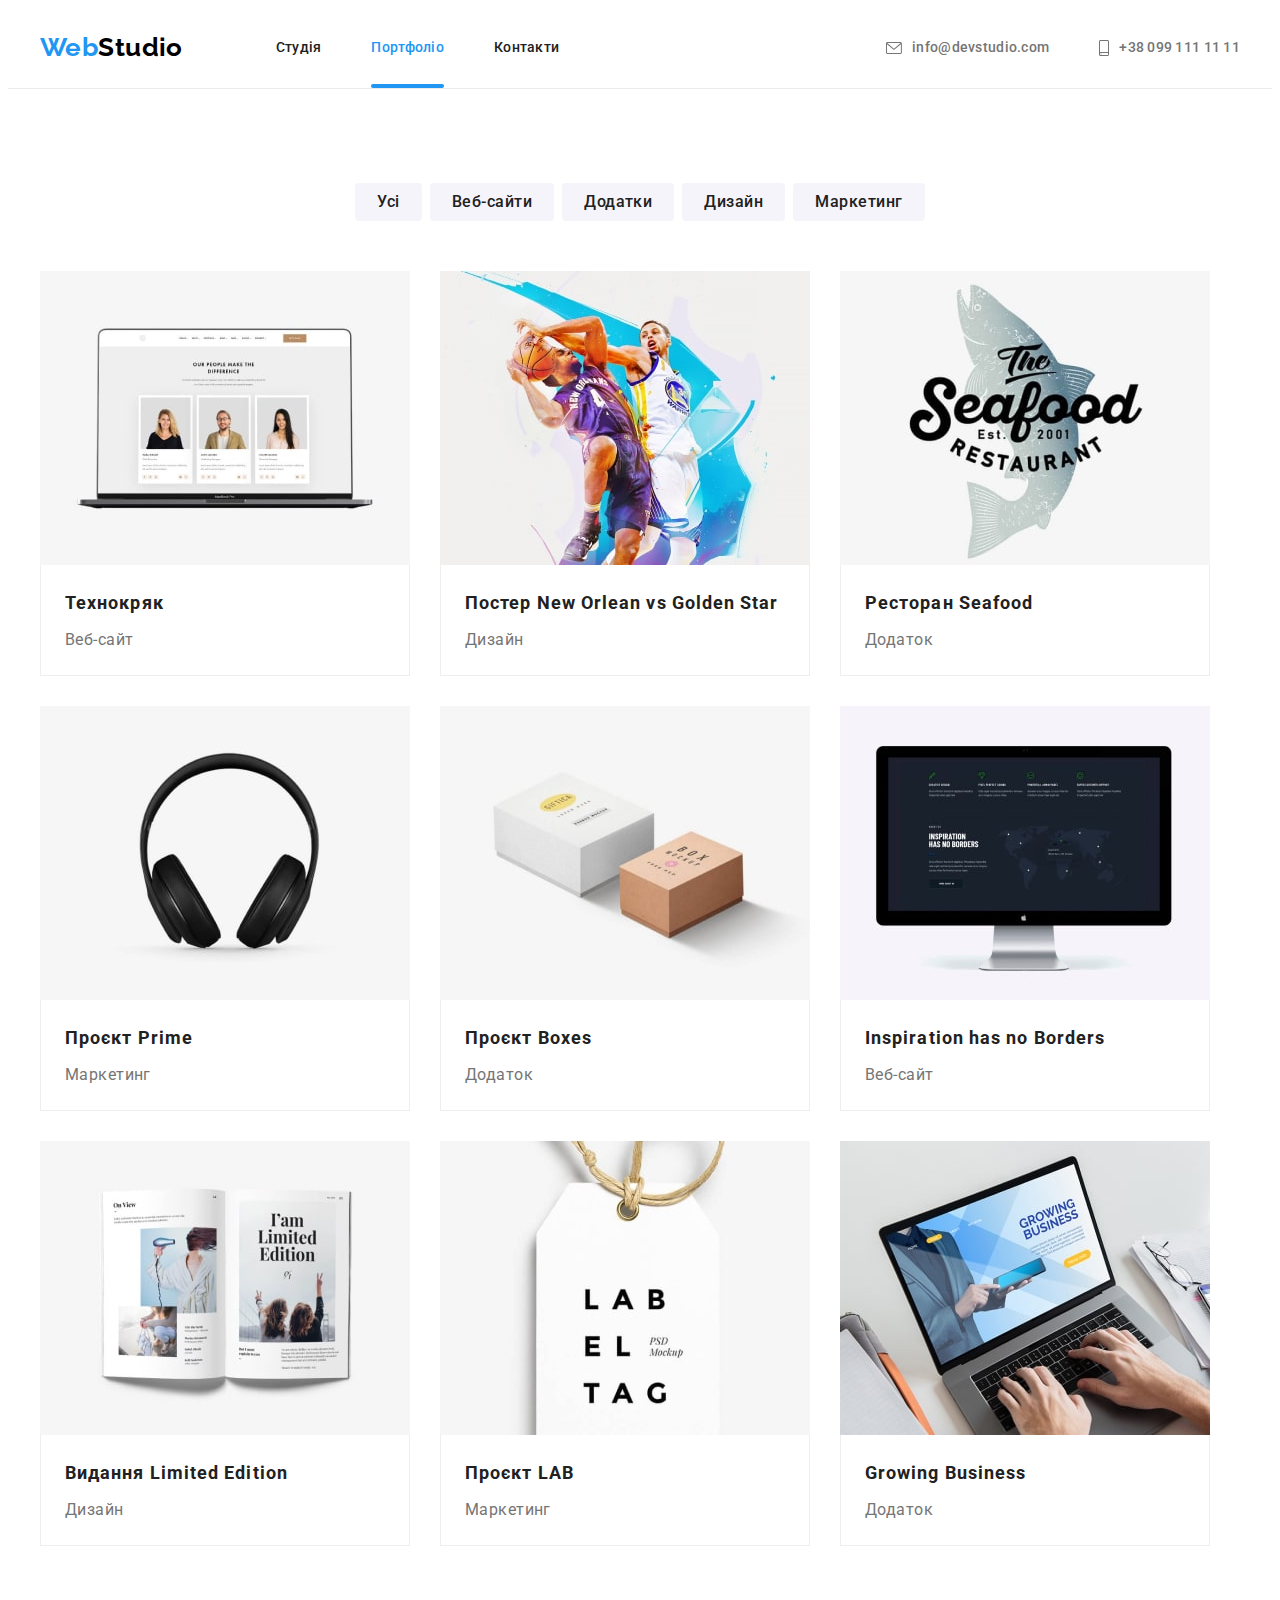
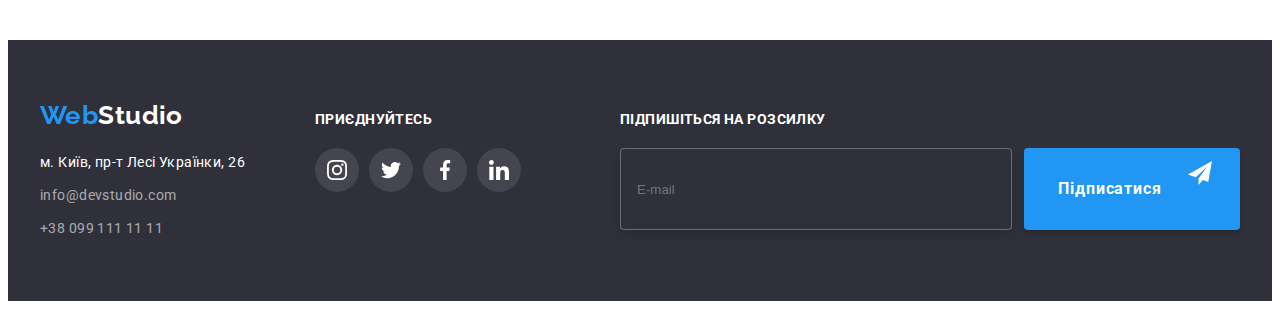
==== portfolio.html @ 44978bf0 "clone" ====
<!DOCTYPE html>
<html lang="en">
  <head>
    <meta charset="UTF-8" />
    <meta http-equiv="X-UA-Compatible" content="IE=edge" />
    <meta name="viewport" content="width=device-width, initial-scale=1.0" />
    <link rel="preconnect" href="https://fonts.googleapis.com" />
    <link rel="preconnect" href="https://fonts.gstatic.com" crossorigin />
    <link
      href="https://fonts.googleapis.com/css2?family=Raleway:wght@700&family=Roboto:wght@400;500;700;900&display=swap"
      rel="stylesheet"
    />
    <link
      rel="stylesheet"
      href="https://cdnjs.cloudflare.com/ajax/libs/modern-normalize/1.1.0/modern-normalize.min.css"
      integrity="sha512-wpPYUAdjBVSE4KJnH1VR1HeZfpl1ub8YT/NKx4PuQ5NmX2tKuGu6U/JRp5y+Y8XG2tV+wKQpNHVUX03MfMFn9Q=="
      crossorigin="anonymous"
      referrerpolicy="no-referrer"
    />
    <link rel="stylesheet" href="./css/styles.css" />
    <title>Студія</title>
  </head>

  <body>
    <header class="header">
      <div class="container main-nav">
        <nav class="main-nav">
          <a href="./index.html" class="logo link"><span class="logo-web">Web</span>Studio</a>
          <ul class="site-nav list">
            <li class="item"><a href="./index.html" class="link">Студія</a></li>
            <li class="item">
              <a href="./portfolio.html" class="site-nav-line link current">Портфоліо</a>
            </li>
            <li class="item"><a href="#" class="link">Контакти</a></li>
          </ul>
        </nav>

        <ul class="contacts-nav list">
          <li class="item">
            <a href="mailto:info@devstudio.com" class="link">
              <svg class="contacts-mail-icon" width="16px" height="12px">
                <use href="./images/sprite.svg#icon-envelope"></use>
              </svg>
              info@devstudio.com</a
            >
          </li>
          <li class="item">
            <a href="tel:+380991111111" class="link">
              <svg class="contacts-tel-icon" width="10px" height="16px">
                <use href="./images/sprite.svg#icon-smartphone"></use>
              </svg>
              +38 099 111 11 11</a
            >
          </li>
        </ul>
      </div>
    </header>

    <main>
      <section class="portfolio">
        <div class="container">
          <h1 class="visually-hidden">Портфоліо</h1>

          <ul class="filters list">
            <li class="item"><button type="button" class="filters-button">Усі</button></li>
            <li class="item"><button type="button" class="filters-button">Веб-сайти</button></li>
            <li class="item"><button type="button" class="filters-button">Додатки</button></li>
            <li class="item"><button type="button" class="filters-button">Дизайн</button></li>
            <li class="item"><button type="button" class="filters-button">Маркетинг</button></li>
          </ul>
        </div>
        <div class="container">
          <ul class="project list">
            <li class="flex-element">
              <a class="project-link" href="#">
                <div class="project-thumb">
                  <img
                    src="./images/tehnokrjak.jpg"
                    alt="Екран ноутбуку зі зображенням сайту"
                    width="370"
                  />
                  <p class="project-action">
                    Ресурс пропонує комплексні пропозиції з різним рівнем функціоналу та сервісів.
                    Все це дозволить відвідувачу отримати вичерпні відомості про компанію чи
                    приватну особу.
                  </p>
                </div>
                <div class="project-name">
                  <h2 class="title">Технокряк</h2>
                  <p class="text">Веб-сайт</p>
                </div>
              </a>
            </li>
            <li class="flex-element">
              <a class="project-link" href="#">
                <div class="project-thumb">
                  <img src="./images/poster.jpg" alt="Два баскетботісти з м'ячом" width="370" />
                  <p class="project-action">
                    Ресурс пропонує комплексні пропозиції з різним рівнем функціоналу та сервісів.
                    Все це дозволить відвідувачу отримати вичерпні відомості про компанію чи
                    приватну особу.
                  </p>
                </div>
                <div class="project-name">
                  <h2 class="title">Постер New Orlean vs Golden Star</h2>
                  <p class="text">Дизайн</p>
                </div>
              </a>
            </li>
            <li class="flex-element">
              <a class="project-link" href="#">
                <div class="project-thumb">
                  <img src="./images/restoran.jpg" alt="Логотип ресторану-риба" width="370" />
                  <p class="project-action">
                    Ресурс пропонує комплексні пропозиції з різним рівнем функціоналу та сервісів.
                    Все це дозволить відвідувачу отримати вичерпні відомості про компанію чи
                    приватну особу.
                  </p>
                </div>
                <div class="project-name">
                  <h2 class="title">Ресторан Seafood</h2>
                  <p class="text">Додаток</p>
                </div>
              </a>
            </li>
            <li class="flex-element">
              <a class="project-link" href="#">
                <div class="project-thumb">
                  <img src="./images/prime.jpg" alt="Навушники" width="370" />
                  <p class="project-action">
                    Ресурс пропонує комплексні пропозиції з різним рівнем функціоналу та сервісів.
                    Все це дозволить відвідувачу отримати вичерпні відомості про компанію чи
                    приватну особу.
                  </p>
                </div>
                <div class="project-name">
                  <h2 class="title">Проєкт Prime</h2>
                  <p class="text">Маркетинг</p>
                </div>
              </a>
            </li>
            <li class="flex-element">
              <a class="project-link" href="#">
                <div class="project-thumb">
                  <img src="./images/boxes.jpg" alt="Дві паперові коробочки" width="370" />
                  <p class="project-action">
                    Ресурс пропонує комплексні пропозиції з різним рівнем функціоналу та сервісів.
                    Все це дозволить відвідувачу отримати вичерпні відомості про компанію чи
                    приватну особу.
                  </p>
                </div>
                <div class="project-name">
                  <h2 class="title">Проєкт Boxes</h2>
                  <p class="text">Додаток</p>
                </div>
              </a>
            </li>
            <li class="flex-element">
              <a class="project-link" href="#">
                <div class="project-thumb">
                  <img
                    src="./images/inspiration.jpg"
                    alt="Монітор із зображенням сайту"
                    width="370"
                  />
                  <p class="project-action">
                    Ресурс пропонує комплексні пропозиції з різним рівнем функціоналу та сервісів.
                    Все це дозволить відвідувачу отримати вичерпні відомості про компанію чи
                    приватну особу.
                  </p>
                </div>
                <div class="project-name">
                  <h2 class="title">Inspiration has no Borders</h2>
                  <p class="text">Веб-сайт</p>
                </div>
              </a>
            </li>

            <li class="flex-element">
              <a class="project-link" href="#">
                <div class="project-thumb">
                  <img src="./images/limited.jpg" alt="Сторінки розгорнутої книги" width="370" />
                  <p class="project-action">
                    Ресурс пропонує комплексні пропозиції з різним рівнем функціоналу та сервісів.
                    Все це дозволить відвідувачу отримати вичерпні відомості про компанію чи
                    приватну особу.
                  </p>
                </div>
                <div class="project-name">
                  <h2 class="title">Видання Limited Edition</h2>
                  <p class="text">Дизайн</p>
                </div>
              </a>
            </li>
            <li class="flex-element">
              <a class="project-link" href="#">
                <div class="project-thumb">
                  <img src="./images/lab.jpg" alt="Бірка з написом" width="370" />
                  <p class="project-action">
                    Ресурс пропонує комплексні пропозиції з різним рівнем функціоналу та сервісів.
                    Все це дозволить відвідувачу отримати вичерпні відомості про компанію чи
                    приватну особу.
                  </p>
                </div>
                <div class="project-name">
                  <h2 class="title">Проєкт LAB</h2>
                  <p class="text">Маркетинг</p>
                </div>
              </a>
            </li>
            <li class="flex-element">
              <a class="project-link" href="#">
                <div class="project-thumb">
                  <img
                    src="./images/growing.jpg"
                    alt="Екран ноутбуку зі зображенням сайту"
                    width="370"
                  />
                  <p class="project-action">
                    Ресурс пропонує комплексні пропозиції з різним рівнем функціоналу та сервісів.
                    Все це дозволить відвідувачу отримати вичерпні відомості про компанію чи
                    приватну особу.
                  </p>
                </div>
                <div class="project-name">
                  <h2 class="title">Growing Business</h2>
                  <p class="text">Додаток</p>
                </div>
              </a>
            </li>
          </ul>
        </div>
      </section>
    </main>

    <!-- footer -->
    <footer class="footer">
      <div class="container">
        <div>
          <a href="./index.html" class="logo link"><span class="logo-web">Web</span>Studio</a>
          <address class="address">
            <ul class="list">
              <li class="address-item">
                <a
                  href="https://goo.gl/maps/msfJMVSiA2NbQieu8"
                  target="_blank"
                  rel="noopener noreferrer"
                  class="text link"
                >
                  м. Київ, пр-т Лесі Українки, 26
                </a>
              </li>
              <li class="address-item">
                <a href="mailto:info@devstudio.com" class="link">info@devstudio.com</a>
              </li>
              <li class="address-item">
                <a href="tel:+380991111111" class="link">+38 099 111 11 11</a>
              </li>
            </ul>
          </address>
        </div>
        <div class="futer-social">
          <p class="futer-social-text">приєднуйтесь</p>
          <ul class="futer-social-list list">
            <li>
              <a class="futer-social-link" href="#">
                <svg class="futer-social-icon" width="20px" height="20px">
                  <use href="./images/sprite.svg#icon-instagram"></use>
                </svg>
              </a>
            </li>
            <li>
              <a class="futer-social-link" href="#">
                <svg class="futer-social-icon" width="20px" height="20px">
                  <use href="./images/sprite.svg#icon-twitter"></use>
                </svg>
              </a>
            </li>
            <li>
              <a class="futer-social-link" href="#">
                <svg class="futer-social-icon" width="20px" height="20px">
                  <use href="./images/sprite.svg#icon-facebook"></use>
                </svg>
              </a>
            </li>
            <li>
              <a class="futer-social-link" href="#">
                <svg class="futer-social-icon" width="20px" height="20px">
                  <use href="./images/sprite.svg#icon-linkedin"></use>
                </svg>
              </a>
            </li>
          </ul>
        </div>
        <div class="futer-subscription">
          <p class="futer-subscription-text">Підпишіться на розсилку</p>
          <form class="futer-subscription-field">
            <label for="subs-mail">
              <input
                type="email"
                id="subs-mail"
                class="futer-subscription-email"
                placeholder="E-mail"
                required
              />
            </label>
            <button type="submit" class="button futer-subscription-button">
              Підписатися
              <svg class="futer-subscription-icon" width="24px" height="24px">
                <use href="./images/sprite.svg#icon-send"></use>
              </svg>
            </button>
          </form>
        </div>
      </div>
    </footer>
  </body>
</html>
---- css/styles.css ----
:root {
  --primery-text-color: #757575;
  --secondary-text-color: #000000;
  --title-text-color: #212121;
  --accent-color: #2196f3;
  --primery-bg-color: #ffffff;
  --secondary-bg-color: #f5f4fa;
  --hyro-bg-color: #2f303a;
  --futer-address-color: rgba(255, 255, 255, 0.6);
  --container-bg-color: #eeeeee;
  --line-header-color: #ececec;
  --buton-active-color: #188ce8;
  --icon-color: #afb1b8;
}
h1,
h2,
h3,
h4,
p {
  margin-top: 0;
  margin-bottom: 0;
}

ul,
ol {
  margin-top: 0;
  margin-bottom: 0;
  padding-left: 0;
}

button {
  cursor: pointer;
  display: block;
  margin: 0 auto;
  border: none;
  border-radius: 4px;
}

img {
  display: block;
  max-width: 100%;
  height: auto;
}

a {
  text-decoration: none;
}

body {
  background-color: var(--primery-bg-color);
  color: var(--primery-text-color);

  font-family: Roboto, 'open sans', sans-serif;
  font-size: 14px;
  letter-spacing: 0.03em;
}

.link {
  text-decoration: none;
}

.list {
  list-style: none;
}

.visually-hidden {
  position: absolute;
  white-space: nowrap;
  width: 1px;
  height: 1px;
  overflow: hidden;
  border: 0;
  padding: 0;
  clip: rect(0 0 0 0);
  clip-path: inset(50%);
  margin: -1px;
}

.container {
  width: 1200px;
  padding: 0 15px;
  margin: 0 auto;
}
.header {
  border-bottom: 1px solid #ececec;
}

/* site-nav */

.main-nav {
  display: flex;
  align-items: center;
}

.logo {
  color: var(--secondary-text-color);

  font-family: 'Raleway', sans-serif;
  font-weight: 700;
  font-size: 26px;
  line-height: 1.2;
}
.logo-web {
  color: var(--accent-color);
}

.site-nav {
  display: flex;
  margin-left: 93px;
}
.site-nav .item + .item {
  margin-left: 50px;
}

.site-nav .link {
  display: block;
  padding-top: 32px;
  padding-bottom: 32px;

  color: var(--title-text-color);

  font-weight: 500;
  line-height: 1.14;
  letter-spacing: 0.02em;

  transition: color 250ms cubic-bezier(0.4, 0, 0.2, 1);
}

.site-nav .link:hover,
.site-nav .link:focus {
  color: var(--accent-color);
}

.site-nav .item {
  position: relative;
}

.site-nav-line::after {
  position: absolute;
  display: block;
  content: '';
  width: 100%;
  height: 4px;
  background-color: var(--accent-color);
  margin-top: 28px;
  border-radius: 2px;
}

.site-nav .link.current {
  color: var(--accent-color);
}
.contacts-nav {
  display: flex;
  margin-left: auto;
  align-items: center;
}
.contacts-nav .item + .item {
  margin-left: 50px;
}

.contacts-nav .link {
  display: flex;
  align-items: center;
  padding-top: 32px;
  padding-bottom: 32px;

  color: var(--primery-text-color);

  font-weight: 500;
  line-height: 1.14;
  letter-spacing: 0.02em;

  transition: color 250ms cubic-bezier(0.4, 0, 0.2, 1);
}

.contacts-mail-icon {
  margin-right: 10px;
  fill: currentColor;
}

.contacts-tel-icon {
  margin-right: 10px;
  fill: currentColor;
}

.contacts-nav .link:hover,
.contacts-nav .link:focus {
  color: var(--accent-color);
}

/* hero */

.hero {
  background-color: var(--hyro-bg-color);

  text-align: center;
  padding: 200px 0;
}
.overlay {
  max-width: 1600px;
  height: 600px;
  margin: 0 auto;

  background-image: linear-gradient(rgba(47, 48, 58, 0.4), rgba(47, 48, 58, 0.4)),
    url(../images/hero-fon.jpg);
  background-repeat: no-repeat;
  background-size: cover;
}

.hero-title {
  color: var(--primery-bg-color);

  width: 696px;
  font-weight: 900;
  font-size: 44px;
  line-height: 1.36;
  letter-spacing: 0.06em;
  text-transform: uppercase;

  margin: 0 auto;
  margin-bottom: 30px;
}

/* button */

.button {
  color: var(--primery-bg-color);
  background-color: var(--accent-color);

  min-width: 216px;
  font-family: inherit;
  font-weight: 700;
  font-size: 16px;
  line-height: 1.87;
  letter-spacing: 0.06em;
  box-shadow: 0px 4px 4px rgba(0, 0, 0, 0.15);

  padding: 10px 32px;

  transition: background-color 250ms cubic-bezier(0.4, 0, 0.2, 1);
}

.button:hover,
.button:focus {
  background-color: var(--buton-active-color);
}

/* section */

.section {
  padding-top: 94px;
  padding-bottom: 94px;
}

.section-title {
  color: var(--title-text-color);

  font-weight: 700;
  font-size: 36px;
  line-height: 1.17;
  text-align: center;

  margin-bottom: 50px;
}

/* features */

.features-list .item {
  display: block;
}

.features-thumb {
  height: 120px;
  background: var(--secondary-bg-color);

  padding: 25px 100px;
  margin-bottom: 30px;
}

.features-icon {
  width: 70px;
  height: 70px;
}

.features-list {
  display: flex;
}

.features-list .item {
  width: calc((100% - 90) / 4);
}

.features-list .item + .item {
  margin-left: 30px;
}

.features-list .title {
  color: var(--title-text-color);

  font-weight: 700;
  font-size: 14px;
  line-height: 1.14;
  text-transform: uppercase;

  margin-bottom: 10px;
}

.features-list .text {
  font-weight: 400;
  line-height: 1.71;
}

/* чим ми займаємося */

.work-list .item {
  position: relative;
}

.work-overlay {
  position: absolute;
  display: flex;
  align-items: center;
  justify-content: center;

  width: 100%;
  height: 70px;
  font-weight: 700;
  line-height: 1.14;
  border-radius: 2px;
  text-transform: uppercase;

  color: var(--primery-bg-color);
  background-color: rgba(47, 48, 58, 0.8);
}

.work-list .item {
  display: flex;
  align-items: flex-end;
  justify-content: center;
}

.no-padding {
  padding-top: 0%;
}
.work-list {
  display: flex;
}
.work-list .item + .item {
  margin-left: 30px;
}

/* team */

.team-social {
  display: flex;
  align-items: center;
  justify-content: center;
  gap: 10px;
}

.team-social-link {
  display: flex;
  align-items: center;
  justify-content: center;
  width: 44px;
  height: 44px;
  border-radius: 50%;
  color: var(--icon-color);
  transition: background-color 250ms cubic-bezier(0.4, 0, 0.2, 1),
    color 250ms cubic-bezier(0.4, 0, 0.2, 1);
}

.team-social-link:hover {
  background-color: var(--buton-active-color);
  color: var(--primery-bg-color);
}

.team-social-icon {
  fill: currentColor;
}

.team-name {
  padding-top: 30px;
  padding-bottom: 30px;
}

.team-list {
  display: flex;
}
.team-card + .team-card {
  margin-left: 30px;
}

.team-section {
  background-color: var(--secondary-bg-color);
}

.team-card {
  background-color: var(--primery-bg-color);
  width: calc((100% - 90) / 4);
  text-align: center;
  box-shadow: 0px 1px 3px rgba(0, 0, 0, 0.12), 0px 1px 1px rgba(0, 0, 0, 0.14),
    0px 2px 1px rgba(0, 0, 0, 0.2);
  border-radius: 0px 0px 4px 4px;
}

.team-card .title {
  margin-bottom: 10px;

  color: var(--title-text-color);

  font-weight: 500;
  font-size: 16px;
  line-height: 1.2;
}

.team-card .text {
  color: var(--primery-text-color);

  font-weight: 400;
  font-size: 16px;
  line-height: 1.2;
  margin-bottom: 16px;
}
/* clients  */

.clients-list {
  display: flex;
}

.clients-item {
  width: calc((100% - 150px) / 6);
  height: 92px;
}

.clients-item + .clients-item {
  margin-left: 30px;
}

.client-link {
  display: flex;
  align-items: center;
  justify-content: center;
  width: 100%;
  height: 100%;
  color: var(--icon-color);
  border: 1px solid currentColor;
  border-radius: 4px;

  transition: color 250ms cubic-bezier(0.4, 0, 0.2, 1);
}

.client-icon {
  fill: currentColor;
}

.client-link:hover,
.client-link:focus {
  color: var(--accent-color);
}

/* footer */

.footer .container {
  display: flex;
  align-items: baseline;
}

.futer-subscription {
  margin-left: auto;
}

.futer-subscription-text {
  font-weight: 700;

  line-height: 1.14;
  text-transform: uppercase;

  color: var(--primery-bg-color);
  margin-bottom: 20px;
}

.futer-subscription-field {
  display: flex;
  gap: 12px;
}

.futer-subscription-email {
  width: 358px;
  height: 50px;
  padding: 15px 16px;

  border: 1px solid rgba(255, 255, 255, 0.3);
  filter: drop-shadow(0px 4px 4px rgba(0, 0, 0, 0.15));
  border-radius: 4px;
  background-color: var(--hyro-bg-color);
  color: rgba(255, 255, 255, 0.6);
}
.futer-subscription-button {
  position: relative;

  padding: 10px 62px 10px 18px;
}

.futer-subscription-icon {
  position: absolute;
  top: 13px;
  right: 28px;
}

.futer-social-text {
  color: var(--primery-bg-color);

  font-weight: 700;
  font-size: 14px;
  line-height: 1.14;

  margin-bottom: 20px;

  text-transform: uppercase;
}
.futer-social-list {
  display: flex;
  gap: 10px;
}
.futer-social-link {
  display: flex;
  align-items: center;
  justify-content: center;
  width: 44px;
  height: 44px;
  border-radius: 50%;
  background-color: rgba(255, 255, 255, 0.1);
  color: var(--primery-bg-color);

  transition: background-color 250ms cubic-bezier(0.4, 0, 0.2, 1);
}
.futer-social-link:hover,
.futer-social-link:focus {
  background-color: var(--buton-active-color);
}

.futer-social-icon {
  fill: currentColor;
}

.futer-social {
  margin-left: 70px;
}

.footer {
  background-color: var(--hyro-bg-color);

  padding-top: 60px;
  padding-bottom: 60px;
}
.footer .logo {
  color: var(--primery-bg-color);
  display: block;
  margin-bottom: 20px;
}

.address-item + .address-item {
  margin-top: 9px;
}

.address .link {
  color: rgba(255, 255, 255, 0.6);

  font-style: normal;
  font-weight: 400;
  font-size: 14px;
  line-height: 1.71;

  transition: color 250ms cubic-bezier(0.4, 0, 0.2, 1);
}
.address .text:hover,
.address .text:hover {
  color: var(--accent-color);
}

.address .text {
  color: var(--primery-bg-color);

  transition: color 250ms cubic-bezier(0.4, 0, 0.2, 1);
}

.address .link:hover,
.address .link:hover {
  color: var(--accent-color);
}

/* portfolio */

.project-thumb {
  position: relative;
  overflow: hidden;
}

.project-action {
  top: 0%;
  left: 0%;
  position: absolute;
  opacity: 0;

  transform: translate(0, 100%);
  transition: opacity 250ms cubic-bezier(0.4, 0, 0.2, 1),
    transform 250ms cubic-bezier(0.4, 0, 0.2, 1);

  width: 100%;
  height: 100%;
  background-color: rgba(33, 150, 243, 0.9);
  border: 1px solid #000000;

  padding: 63px 24px;
  font-style: normal;
  font-weight: 400;
  font-size: 18px;
  line-height: 1.56;

  color: var(--primery-bg-color);
  box-shadow: 0px 4px 4px rgba(0, 0, 0, 0.25);
}

.project-link:hover .project-action,
.project-link:focus .project-action {
  opacity: 1;
  transform: translateY(0%);
}

.portfolio {
  padding-top: 94px;
  padding-bottom: 94px;
}

.filters {
  display: flex;
  justify-content: center;
  margin-bottom: 50px;
}

.filters .item + .item {
  margin-left: 8px;
}

.filters-button {
  padding: 6px 22px;

  color: var(--title-text-color);

  font-family: inherit;
  font-weight: 500;
  font-size: 16px;
  line-height: 1.62;
  letter-spacing: 0.03em;
  background-color: var(--secondary-bg-color);

  transition: color 250ms cubic-bezier(0.4, 0, 0.2, 1),
    background-color 250ms cubic-bezier(0.4, 0, 0.2, 1),
    box-shadow 250ms cubic-bezier(0.4, 0, 0.2, 1);
}

.filters-button:hover,
.filters-button:focus {
  background-color: var(--accent-color);
  color: var(--primery-bg-color);
  box-shadow: 0px 3px 1px rgba(0, 0, 0, 0.1), 0px 1px 2px rgba(0, 0, 0, 0.08),
    0px 2px 2px rgba(0, 0, 0, 0.12);
}

.project-link {
  display: block;
}

.project-link:hover,
.project-link:focus {
  box-shadow: 0px 3px 1px rgba(0, 0, 0, 0.1), 0px 1px 2px rgba(0, 0, 0, 0.08),
    0px 2px 2px rgba(0, 0, 0, 0.12);
}

.project {
  display: flex;
  flex-wrap: wrap;
}
.project-name {
  padding: 20px 24px;
  border: 1px solid #eeeeee;
  border-top: none;
}
.project-name .title {
  margin-bottom: 4px;
}

.flex-element {
  width: calc((100% - 60) / 3);
  margin-right: 30px;
  margin-bottom: 30px;
}

.flex-element:nth-child(3n) {
  margin-right: 0;
}
.flex-element:nth-last-child(-n + 3) {
  margin-bottom: 0;
}

.project .title {
  color: var(--title-text-color);

  font-weight: 700;
  font-size: 18px;
  line-height: 2;
  letter-spacing: 0.06em;
}
.project .text {
  color: var(--primery-text-color);
  font-weight: 400;
  font-size: 16px;
  line-height: 1.88;
}

/* modal */

.blackdrop {
  position: fixed;
  top: 0;
  left: 0;

  width: 100%;
  height: 100%;
  background-color: rgba(0, 0, 0, 0.2);

  opacity: 1;
  transition: visibility 250ms cubic-bezier(0.4, 0, 0.2, 1),
    opacity 250ms cubic-bezier(0.4, 0, 0.2, 1);
}

.is-hidden {
  visibility: hidden;
  opacity: 0;
  pointer-events: none;
}
.blackdrop.is-hidden .modal {
  transform: scale(0.9) translate(-50%, -50%);
}

.modal {
  position: absolute;
  top: 50%;
  left: 50%;
  transform: translate(-50%, -50%) scale(1);
  transition: transform 250ms cubic-bezier(0.4, 0, 0.2, 1);

  width: 528px;
  height: 581px;

  background-color: #ffffff;
  box-shadow: 0px 1px 3px rgba(0, 0, 0, 0.12), 0px 1px 1px rgba(0, 0, 0, 0.14),
    0px 2px 1px rgba(0, 0, 0, 0.2);
  border-radius: 4px;
}

.button-close {
  position: absolute;
  top: 8px;
  right: 8px;
  width: 30px;
  height: 30px;
  border-radius: 50%;

  background-color: var(--primery-bg-color);
  padding: 0;

  display: flex;
  align-items: flex-start;
  justify-content: flex-end;
}
.button-close-icon {
  transition: fill 250ms cubic-bezier(0.4, 0, 0.2, 1);
}

.button-close-icon:hover,
.button-close-icon:focus {
  fill: var(--accent-color);
}

.form {
  min-width: 528px;
  min-height: 581px;

  padding: 40px;
}

.form-title {
  margin-bottom: 10px;
  text-align: center;

  font-weight: 700;
  font-size: 20px;
  line-height: 1.15;
  color: var(--title-text-color);
  margin-bottom: 12px;
}

.form-field {
  display: flex;
  flex-direction: column;
  margin-bottom: 10px;
}

.form-field label {
  margin-bottom: 4px;
  font-weight: 400;
  font-size: 12px;
  line-height: 1.17;

  letter-spacing: 0.01em;
  color: var(--primery-text-color);
}

.form-field input {
  margin: 0;
  padding: 10px 42px;
  border: 1px solid rgba(33, 33, 33, 0.2);
  border-radius: 4px;
  width: 100%;
  transition: border-color 250ms cubic-bezier(0.4, 0, 0.2, 1);
}

.form-input-wrap {
  position: relative;
}

.form-icon {
  position: absolute;
  top: 50%;
  left: 15px;
  transform: translateY(-50%);
  transition: fill 250ms cubic-bezier(0.4, 0, 0.2, 1);
  width: 18px;
  height: 18px;
}

.form-input:focus + .form-icon {
  fill: var(--accent-color);
}

.form-input:focus {
  border-color: var(--accent-color);
  outline: none;
}

.form-comment-text {
  resize: none;
  width: 448px;
  height: 120px;
  padding: 12px 16px;
  font-weight: 400;
  font-size: 12px;
  line-height: 1.17;
  letter-spacing: 0.01em;
  border: 1px solid rgba(33, 33, 33, 0.2);
  border-radius: 4px;
  color: var(--title-text-color);
  transition: border-color 250ms cubic-bezier(0.4, 0, 0.2, 1);
}

.form-comment-text::placeholder {
  color: rgba(117, 117, 117, 0.5);
}

.form-comment-text:focus {
  border-color: var(--accent-color);
  outline: none;
}

.form-comment {
  margin-bottom: 20px;
}
.checkbox-label {
  display: flex;
  align-items: center;
  justify-content: center;

  margin-bottom: 30px;
}

.checkbox:checked + .checkbox-icon {
  border-color: var(--accent-color);
  background-color: var(--accent-color);
  background-image: url(../images/check.svg);
  background-size: contain;
  background-origin: border-box;
}

.checkbox:focus + .checkbox-icon {
  border-color: var(--accent-color);
}

.checkbox-icon {
  display: inline-block;
  width: 16px;
  height: 15px;
  border: 2px solid var(--title-text-color);
  border-radius: 3px;
  margin-right: 7px;
  transition: background-color 250ms cubic-bezier(0.4, 0, 0.2, 1),
    border-color 250ms cubic-bezier(0.4, 0, 0.2, 1);
}

.checkbox-text {
  font-weight: 400;
  font-size: 14px;
  line-height: 1.71;

  color: var(--primery-text-color);
  text-shadow: 0px 4px 4px rgba(0, 0, 0, 0.25);
}

.checkbox-link {
  text-decoration: underline;
  color: var(--accent-color);
}
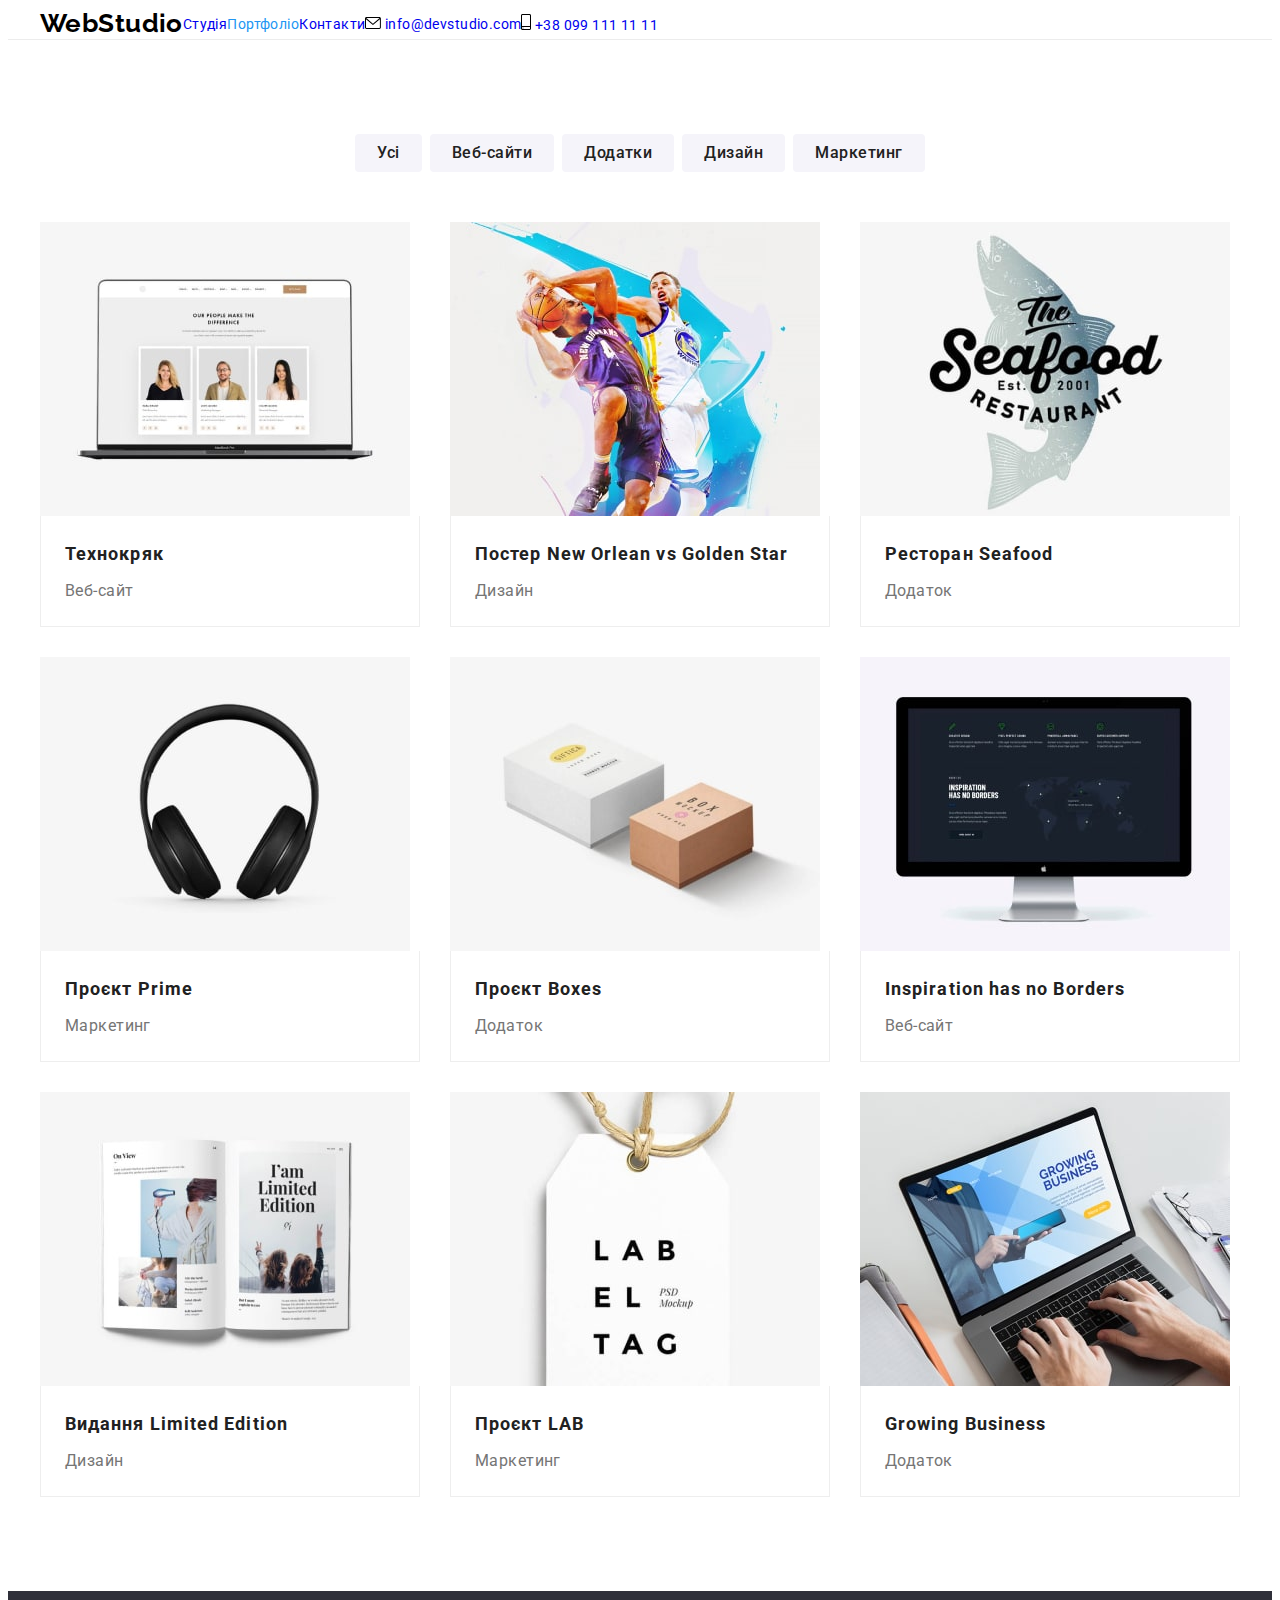
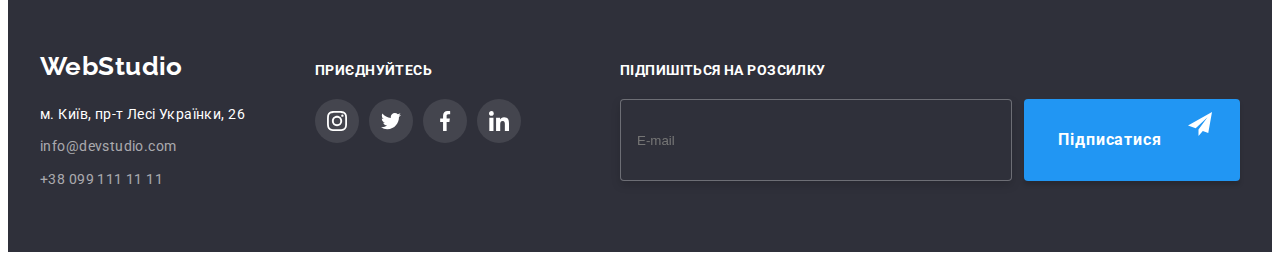
==== commit eea1d9bc: "fraction" ====
--- a/portfolio.html
+++ b/portfolio.html
@@ -17,7 +17,8 @@
       crossorigin="anonymous"
       referrerpolicy="no-referrer"
     />
-    <link rel="stylesheet" href="./css/styles.css" />
+    <link rel="stylesheet" href="./css/main.min.css" />
+    <link rel="stylesheet" href="./css1/styles.css" />
     <title>Студія</title>
   </head>
 
--- a/css/main.min.css
+++ b/css/main.min.css
@@ -0,0 +1 @@
+:root{--primery-text-color: #757575;--secondary-text-color: #000000;--title-text-color: #212121;--accent-color: #2196f3;--primery-bg-color: #ffffff;--secondary-bg-color: #f5f4fa;--hyro-bg-color: #2f303a;--futer-address-color: rgba(255, 255, 255, 0.6);--container-bg-color: #eeeeee;--line-header-color: #ececec;--buton-active-color: #188ce8;--icon-color: #afb1b8}h1,h2,h3,h4,p{margin-top:0;margin-bottom:0}ul,ol{margin-top:0;margin-bottom:0;padding-left:0}button{cursor:pointer;display:block;margin:0 auto;border:none;border-radius:4px}img{display:block;max-width:100%;height:auto}a{text-decoration:none}body{background-color:var(--primery-bg-color);color:var(--primery-text-color);font-family:Roboto,"open sans",sans-serif;font-size:14px;letter-spacing:.03em}.link{text-decoration:none}.list{list-style:none}.visually-hidden{position:absolute;white-space:nowrap;width:1px;height:1px;overflow:hidden;border:0;padding:0;clip:rect(0 0 0 0);-webkit-clip-path:inset(50%);clip-path:inset(50%);margin:-1px}.container{width:1200px;padding:0 15px;margin:0 auto}.header{border-bottom:1px solid #ececec}.header--conteiner{display:-webkit-box;display:-ms-flexbox;display:flex;-webkit-box-align:center;-ms-flex-align:center;align-items:center}.main-nav{display:-webkit-box;display:-ms-flexbox;display:flex;-webkit-box-align:center;-ms-flex-align:center;align-items:center}.main-nav--site-nav{margin-left:93px}.current{color:var(--accent-color)}.logo{color:var(--secondary-text-color);font-family:"Raleway",sans-serif;font-weight:700;font-size:26px;line-height:1.2}.logo__text{color:var(--accent-color)}.footer .logo{color:var(--primery-bg-color);display:block;margin-bottom:20px}.site-nav{display:-webkit-box;display:-ms-flexbox;display:flex}.site-nav__item+.site-nav__item{margin-left:50px}.site-nav__link{display:block;padding-top:32px;padding-bottom:32px;color:var(--title-text-color);font-weight:500;line-height:1.14;letter-spacing:.02em;-webkit-transition:color 250ms cubic-bezier(0.4, 0, 0.2, 1);transition:color 250ms cubic-bezier(0.4, 0, 0.2, 1)}.site-nav__link:hover,.site-nav__link:focus{color:var(--accent-color)}.site-nav__item{position:relative}.site-nav__line::after{position:absolute;display:block;content:"";width:100%;height:4px;background-color:var(--accent-color);margin-top:28px;border-radius:2px}.contacts-nav{display:-webkit-box;display:-ms-flexbox;display:flex;-webkit-box-align:center;-ms-flex-align:center;align-items:center}.main-nav--contacts-nav{margin-left:auto}.contacts-nav__item+.contacts-nav__item{margin-left:50px}.contacts-nav__link{display:-webkit-box;display:-ms-flexbox;display:flex;-webkit-box-align:center;-ms-flex-align:center;align-items:center;padding-top:32px;padding-bottom:32px;color:var(--primery-text-color);font-weight:500;line-height:1.14;letter-spacing:.02em;-webkit-transition:color 250ms cubic-bezier(0.4, 0, 0.2, 1);transition:color 250ms cubic-bezier(0.4, 0, 0.2, 1)}.contacts-nav__icon{margin-right:10px;fill:currentColor}.contacts-nav__link:hover,.contacts-nav__link:focus{color:var(--accent-color)}.hero{background-color:var(--hyro-bg-color);text-align:center;padding:200px 0}.overlay{max-width:1600px;height:600px;margin:0 auto;background-image:-webkit-gradient(linear, left top, left bottom, from(rgba(47, 48, 58, 0.4)), to(rgba(47, 48, 58, 0.4))),url(../images/hero-fon.jpg);background-image:linear-gradient(rgba(47, 48, 58, 0.4), rgba(47, 48, 58, 0.4)),url(../images/hero-fon.jpg);background-repeat:no-repeat;background-size:cover}.hero__title{color:var(--primery-bg-color);width:696px;font-weight:900;font-size:44px;line-height:1.36;letter-spacing:.06em;text-transform:uppercase;margin:0 auto;margin-bottom:30px}.button{color:var(--primery-bg-color);background-color:var(--accent-color);min-width:216px;font-family:inherit;font-weight:700;font-size:16px;line-height:1.87;letter-spacing:.06em;-webkit-box-shadow:0px 4px 4px rgba(0,0,0,.15);box-shadow:0px 4px 4px rgba(0,0,0,.15);padding:10px 32px;-webkit-transition:background-color 250ms cubic-bezier(0.4, 0, 0.2, 1);transition:background-color 250ms cubic-bezier(0.4, 0, 0.2, 1)}.button:hover,.button:focus{background-color:var(--buton-active-color)}.section{padding-top:94px;padding-bottom:94px}.section-title{color:var(--title-text-color);font-weight:700;font-size:36px;line-height:1.17;text-align:center;margin-bottom:50px}.features-list .item{display:block}.features-thumb{height:120px;background:var(--secondary-bg-color);padding:25px 100px;margin-bottom:30px}.features-icon{width:70px;height:70px}.features-list{display:-webkit-box;display:-ms-flexbox;display:flex}.features-list .item{width:calc((100% - 90px)/4)}.features-list .item+.item{margin-left:30px}.features-list .title{color:var(--title-text-color);font-weight:700;font-size:14px;line-height:1.14;text-transform:uppercase;margin-bottom:10px}.features-list .text{font-weight:400;line-height:1.71}.work-list .item{position:relative}.work-overlay{position:absolute;display:-webkit-box;display:-ms-flexbox;display:flex;-webkit-box-align:center;-ms-flex-align:center;align-items:center;-webkit-box-pack:center;-ms-flex-pack:center;justify-content:center;width:100%;height:70px;font-weight:700;line-height:1.14;border-radius:2px;text-transform:uppercase;color:var(--primery-bg-color);background-color:rgba(47,48,58,.8)}.work-list .item{display:-webkit-box;display:-ms-flexbox;display:flex;-webkit-box-align:end;-ms-flex-align:end;align-items:flex-end;-webkit-box-pack:center;-ms-flex-pack:center;justify-content:center}.no-padding{padding-top:0%}.work-list{display:-webkit-box;display:-ms-flexbox;display:flex}.work-list .item+.item{margin-left:30px}.team-name{padding-top:30px;padding-bottom:30px}.team-list{display:-webkit-box;display:-ms-flexbox;display:flex}.team-card+.team-card{margin-left:30px}.team-section{background-color:var(--secondary-bg-color)}.team-card{background-color:var(--primery-bg-color);width:calc((100% - 90px)/4);text-align:center;-webkit-box-shadow:0px 1px 3px rgba(0,0,0,.12),0px 1px 1px rgba(0,0,0,.14),0px 2px 1px rgba(0,0,0,.2);box-shadow:0px 1px 3px rgba(0,0,0,.12),0px 1px 1px rgba(0,0,0,.14),0px 2px 1px rgba(0,0,0,.2);border-radius:0px 0px 4px 4px}.team-card .title{margin-bottom:10px;color:var(--title-text-color);font-weight:500;font-size:16px;line-height:1.2}.team-card .text{color:var(--primery-text-color);font-weight:400;font-size:16px;line-height:1.2;margin-bottom:16px}.team-social{display:-webkit-box;display:-ms-flexbox;display:flex;-webkit-box-align:center;-ms-flex-align:center;align-items:center;-webkit-box-pack:center;-ms-flex-pack:center;justify-content:center;gap:10px}.team-social-link{display:-webkit-box;display:-ms-flexbox;display:flex;-webkit-box-align:center;-ms-flex-align:center;align-items:center;-webkit-box-pack:center;-ms-flex-pack:center;justify-content:center;width:44px;height:44px;border-radius:50%;color:var(--icon-color);-webkit-transition:background-color 250ms cubic-bezier(0.4, 0, 0.2, 1),color 250ms cubic-bezier(0.4, 0, 0.2, 1);transition:background-color 250ms cubic-bezier(0.4, 0, 0.2, 1),color 250ms cubic-bezier(0.4, 0, 0.2, 1)}.team-social-link:hover{background-color:var(--buton-active-color);color:var(--primery-bg-color)}.team-social-icon{fill:currentColor}.clients-list{display:-webkit-box;display:-ms-flexbox;display:flex}.clients-item{width:calc((100% - 150px)/6);height:92px}.clients-item+.clients-item{margin-left:30px}.client-link{display:-webkit-box;display:-ms-flexbox;display:flex;-webkit-box-align:center;-ms-flex-align:center;align-items:center;-webkit-box-pack:center;-ms-flex-pack:center;justify-content:center;width:100%;height:100%;color:var(--icon-color);border:1px solid currentColor;border-radius:4px;-webkit-transition:color 250ms cubic-bezier(0.4, 0, 0.2, 1);transition:color 250ms cubic-bezier(0.4, 0, 0.2, 1)}.client-icon{fill:currentColor}.client-link:hover,.client-link:focus{color:var(--accent-color)}.footer .container{display:-webkit-box;display:-ms-flexbox;display:flex;-webkit-box-align:baseline;-ms-flex-align:baseline;align-items:baseline}.futer-social-text{color:var(--primery-bg-color);font-weight:700;font-size:14px;line-height:1.14;margin-bottom:20px;text-transform:uppercase}.futer-social-list{display:-webkit-box;display:-ms-flexbox;display:flex;gap:10px}.futer-social-link{display:-webkit-box;display:-ms-flexbox;display:flex;-webkit-box-align:center;-ms-flex-align:center;align-items:center;-webkit-box-pack:center;-ms-flex-pack:center;justify-content:center;width:44px;height:44px;border-radius:50%;background-color:rgba(255,255,255,.1);color:var(--primery-bg-color);-webkit-transition:background-color 250ms cubic-bezier(0.4, 0, 0.2, 1);transition:background-color 250ms cubic-bezier(0.4, 0, 0.2, 1)}.futer-social-link:hover,.futer-social-link:focus{background-color:var(--buton-active-color)}.futer-social-icon{fill:currentColor}.futer-social{margin-left:70px}.footer{background-color:var(--hyro-bg-color);padding-top:60px;padding-bottom:60px}.address-item+.address-item{margin-top:9px}.address .link{color:rgba(255,255,255,.6);font-style:normal;font-weight:400;font-size:14px;line-height:1.71;-webkit-transition:color 250ms cubic-bezier(0.4, 0, 0.2, 1);transition:color 250ms cubic-bezier(0.4, 0, 0.2, 1)}.address .text:hover,.address .text:hover{color:var(--accent-color)}.address .text{color:var(--primery-bg-color);-webkit-transition:color 250ms cubic-bezier(0.4, 0, 0.2, 1);transition:color 250ms cubic-bezier(0.4, 0, 0.2, 1)}.address .link:hover,.address .link:hover{color:var(--accent-color)}.futer-subscription{margin-left:auto}.futer-subscription-text{font-weight:700;line-height:1.14;text-transform:uppercase;color:var(--primery-bg-color);margin-bottom:20px}.futer-subscription-field{display:-webkit-box;display:-ms-flexbox;display:flex;gap:12px}.futer-subscription-email{width:358px;height:50px;padding:15px 16px;border:1px solid rgba(255,255,255,.3);-webkit-filter:drop-shadow(0px 4px 4px rgba(0, 0, 0, 0.15));filter:drop-shadow(0px 4px 4px rgba(0, 0, 0, 0.15));border-radius:4px;background-color:var(--hyro-bg-color);color:rgba(255,255,255,.6)}.futer-subscription-button{position:relative;padding:10px 62px 10px 18px}.futer-subscription-icon{position:absolute;top:13px;right:28px}.portfolio{padding-top:94px;padding-bottom:94px}.filters{display:-webkit-box;display:-ms-flexbox;display:flex;-webkit-box-pack:center;-ms-flex-pack:center;justify-content:center;margin-bottom:50px}.filters .item+.item{margin-left:8px}.filters-button{padding:6px 22px;color:var(--title-text-color);font-family:inherit;font-weight:500;font-size:16px;line-height:1.62;letter-spacing:.03em;background-color:var(--secondary-bg-color);-webkit-transition:color 250ms cubic-bezier(0.4, 0, 0.2, 1),background-color 250ms cubic-bezier(0.4, 0, 0.2, 1),-webkit-box-shadow 250ms cubic-bezier(0.4, 0, 0.2, 1);transition:color 250ms cubic-bezier(0.4, 0, 0.2, 1),background-color 250ms cubic-bezier(0.4, 0, 0.2, 1),-webkit-box-shadow 250ms cubic-bezier(0.4, 0, 0.2, 1);transition:color 250ms cubic-bezier(0.4, 0, 0.2, 1),background-color 250ms cubic-bezier(0.4, 0, 0.2, 1),box-shadow 250ms cubic-bezier(0.4, 0, 0.2, 1);transition:color 250ms cubic-bezier(0.4, 0, 0.2, 1),background-color 250ms cubic-bezier(0.4, 0, 0.2, 1),box-shadow 250ms cubic-bezier(0.4, 0, 0.2, 1),-webkit-box-shadow 250ms cubic-bezier(0.4, 0, 0.2, 1)}.filters-button:hover,.filters-button:focus{background-color:var(--accent-color);color:var(--primery-bg-color);-webkit-box-shadow:0px 3px 1px rgba(0,0,0,.1),0px 1px 2px rgba(0,0,0,.08),0px 2px 2px rgba(0,0,0,.12);box-shadow:0px 3px 1px rgba(0,0,0,.1),0px 1px 2px rgba(0,0,0,.08),0px 2px 2px rgba(0,0,0,.12)}.project-thumb{position:relative;overflow:hidden}.project-action{top:0%;left:0%;position:absolute;opacity:0;-webkit-transform:translate(0, 100%);transform:translate(0, 100%);-webkit-transition:opacity 250ms cubic-bezier(0.4, 0, 0.2, 1),-webkit-transform 250ms cubic-bezier(0.4, 0, 0.2, 1);transition:opacity 250ms cubic-bezier(0.4, 0, 0.2, 1),-webkit-transform 250ms cubic-bezier(0.4, 0, 0.2, 1);transition:opacity 250ms cubic-bezier(0.4, 0, 0.2, 1),transform 250ms cubic-bezier(0.4, 0, 0.2, 1);transition:opacity 250ms cubic-bezier(0.4, 0, 0.2, 1),transform 250ms cubic-bezier(0.4, 0, 0.2, 1),-webkit-transform 250ms cubic-bezier(0.4, 0, 0.2, 1);width:100%;height:100%;background-color:rgba(33,150,243,.9);border:1px solid #000;padding:63px 24px;font-style:normal;font-weight:400;font-size:18px;line-height:1.56;color:var(--primery-bg-color);-webkit-box-shadow:0px 4px 4px rgba(0,0,0,.25);box-shadow:0px 4px 4px rgba(0,0,0,.25)}.project-link:hover .project-action,.project-link:focus .project-action{opacity:1;-webkit-transform:translateY(0%);transform:translateY(0%)}.project-link{display:block}.project-link:hover,.project-link:focus{-webkit-box-shadow:0px 3px 1px rgba(0,0,0,.1),0px 1px 2px rgba(0,0,0,.08),0px 2px 2px rgba(0,0,0,.12);box-shadow:0px 3px 1px rgba(0,0,0,.1),0px 1px 2px rgba(0,0,0,.08),0px 2px 2px rgba(0,0,0,.12)}.project{display:-webkit-box;display:-ms-flexbox;display:flex;-ms-flex-wrap:wrap;flex-wrap:wrap}.project-name{padding:20px 24px;border:1px solid #eee;border-top:none}.project-name .title{margin-bottom:4px}.flex-element{width:calc((100% - 60px)/3);margin-right:30px;margin-bottom:30px}.flex-element:nth-child(3n){margin-right:0}.flex-element:nth-last-child(-n+3){margin-bottom:0}.project .title{color:var(--title-text-color);font-weight:700;font-size:18px;line-height:2;letter-spacing:.06em}.project .text{color:var(--primery-text-color);font-weight:400;font-size:16px;line-height:1.88}.blackdrop{position:fixed;top:0;left:0;width:100%;height:100%;background-color:rgba(0,0,0,.2);opacity:1;-webkit-transition:visibility 250ms cubic-bezier(0.4, 0, 0.2, 1),opacity 250ms cubic-bezier(0.4, 0, 0.2, 1);transition:visibility 250ms cubic-bezier(0.4, 0, 0.2, 1),opacity 250ms cubic-bezier(0.4, 0, 0.2, 1)}.is-hidden{visibility:hidden;opacity:0;pointer-events:none}.blackdrop.is-hidden .modal{-webkit-transform:scale(0.9) translate(-50%, -50%);transform:scale(0.9) translate(-50%, -50%)}.modal{position:absolute;top:50%;left:50%;-webkit-transform:translate(-50%, -50%) scale(1);transform:translate(-50%, -50%) scale(1);-webkit-transition:-webkit-transform 250ms cubic-bezier(0.4, 0, 0.2, 1);transition:-webkit-transform 250ms cubic-bezier(0.4, 0, 0.2, 1);transition:transform 250ms cubic-bezier(0.4, 0, 0.2, 1);transition:transform 250ms cubic-bezier(0.4, 0, 0.2, 1), -webkit-transform 250ms cubic-bezier(0.4, 0, 0.2, 1);width:528px;height:581px;background-color:#fff;-webkit-box-shadow:0px 1px 3px rgba(0,0,0,.12),0px 1px 1px rgba(0,0,0,.14),0px 2px 1px rgba(0,0,0,.2);box-shadow:0px 1px 3px rgba(0,0,0,.12),0px 1px 1px rgba(0,0,0,.14),0px 2px 1px rgba(0,0,0,.2);border-radius:4px}.button-close{position:absolute;top:8px;right:8px;width:30px;height:30px;border-radius:50%;background-color:var(--primery-bg-color);padding:0;display:-webkit-box;display:-ms-flexbox;display:flex;-webkit-box-align:start;-ms-flex-align:start;align-items:flex-start;-webkit-box-pack:end;-ms-flex-pack:end;justify-content:flex-end}.button-close-icon{-webkit-transition:fill 250ms cubic-bezier(0.4, 0, 0.2, 1);transition:fill 250ms cubic-bezier(0.4, 0, 0.2, 1)}.button-close-icon:hover,.button-close-icon:focus{fill:var(--accent-color)}.form{min-width:528px;min-height:581px;padding:40px}.form-title{margin-bottom:10px;text-align:center;font-weight:700;font-size:20px;line-height:1.15;color:var(--title-text-color);margin-bottom:12px}.form-field{display:-webkit-box;display:-ms-flexbox;display:flex;-webkit-box-orient:vertical;-webkit-box-direction:normal;-ms-flex-direction:column;flex-direction:column;margin-bottom:10px}.form-field label{margin-bottom:4px;font-weight:400;font-size:12px;line-height:1.17;letter-spacing:.01em;color:var(--primery-text-color)}.form-field input{margin:0;padding:10px 42px;border:1px solid rgba(33,33,33,.2);border-radius:4px;width:100%;-webkit-transition:border-color 250ms cubic-bezier(0.4, 0, 0.2, 1);transition:border-color 250ms cubic-bezier(0.4, 0, 0.2, 1)}.form-input-wrap{position:relative}.form-icon{position:absolute;top:50%;left:15px;-webkit-transform:translateY(-50%);transform:translateY(-50%);-webkit-transition:fill 250ms cubic-bezier(0.4, 0, 0.2, 1);transition:fill 250ms cubic-bezier(0.4, 0, 0.2, 1);width:18px;height:18px}.form-input:focus+.form-icon{fill:var(--accent-color)}.form-input:focus{border-color:var(--accent-color);outline:none}.form-comment-text{resize:none;width:448px;height:120px;padding:12px 16px;font-weight:400;font-size:12px;line-height:1.17;letter-spacing:.01em;border:1px solid rgba(33,33,33,.2);border-radius:4px;color:var(--title-text-color);-webkit-transition:border-color 250ms cubic-bezier(0.4, 0, 0.2, 1);transition:border-color 250ms cubic-bezier(0.4, 0, 0.2, 1)}.form-comment-text::-webkit-input-placeholder{color:rgba(117,117,117,.5)}.form-comment-text::-moz-placeholder{color:rgba(117,117,117,.5)}.form-comment-text:-ms-input-placeholder{color:rgba(117,117,117,.5)}.form-comment-text::-ms-input-placeholder{color:rgba(117,117,117,.5)}.form-comment-text::placeholder{color:rgba(117,117,117,.5)}.form-comment-text:focus{border-color:var(--accent-color);outline:none}.form-comment{margin-bottom:20px}.checkbox-label{display:-webkit-box;display:-ms-flexbox;display:flex;-webkit-box-align:center;-ms-flex-align:center;align-items:center;-webkit-box-pack:center;-ms-flex-pack:center;justify-content:center;margin-bottom:30px}.checkbox:checked+.checkbox-icon{border-color:var(--accent-color);background-color:var(--accent-color);background-image:url(../images/check.svg);background-size:contain;background-origin:border-box}.checkbox:focus+.checkbox-icon{border-color:var(--accent-color)}.checkbox-icon{display:inline-block;width:16px;height:15px;border:2px solid var(--title-text-color);border-radius:3px;margin-right:7px;-webkit-transition:background-color 250ms cubic-bezier(0.4, 0, 0.2, 1),border-color 250ms cubic-bezier(0.4, 0, 0.2, 1);transition:background-color 250ms cubic-bezier(0.4, 0, 0.2, 1),border-color 250ms cubic-bezier(0.4, 0, 0.2, 1)}.checkbox-text{font-weight:400;font-size:14px;line-height:1.71;color:var(--primery-text-color);text-shadow:0px 4px 4px rgba(0,0,0,.25)}.checkbox-link{text-decoration:underline;color:var(--accent-color)}/*# sourceMappingURL=main.min.css.map */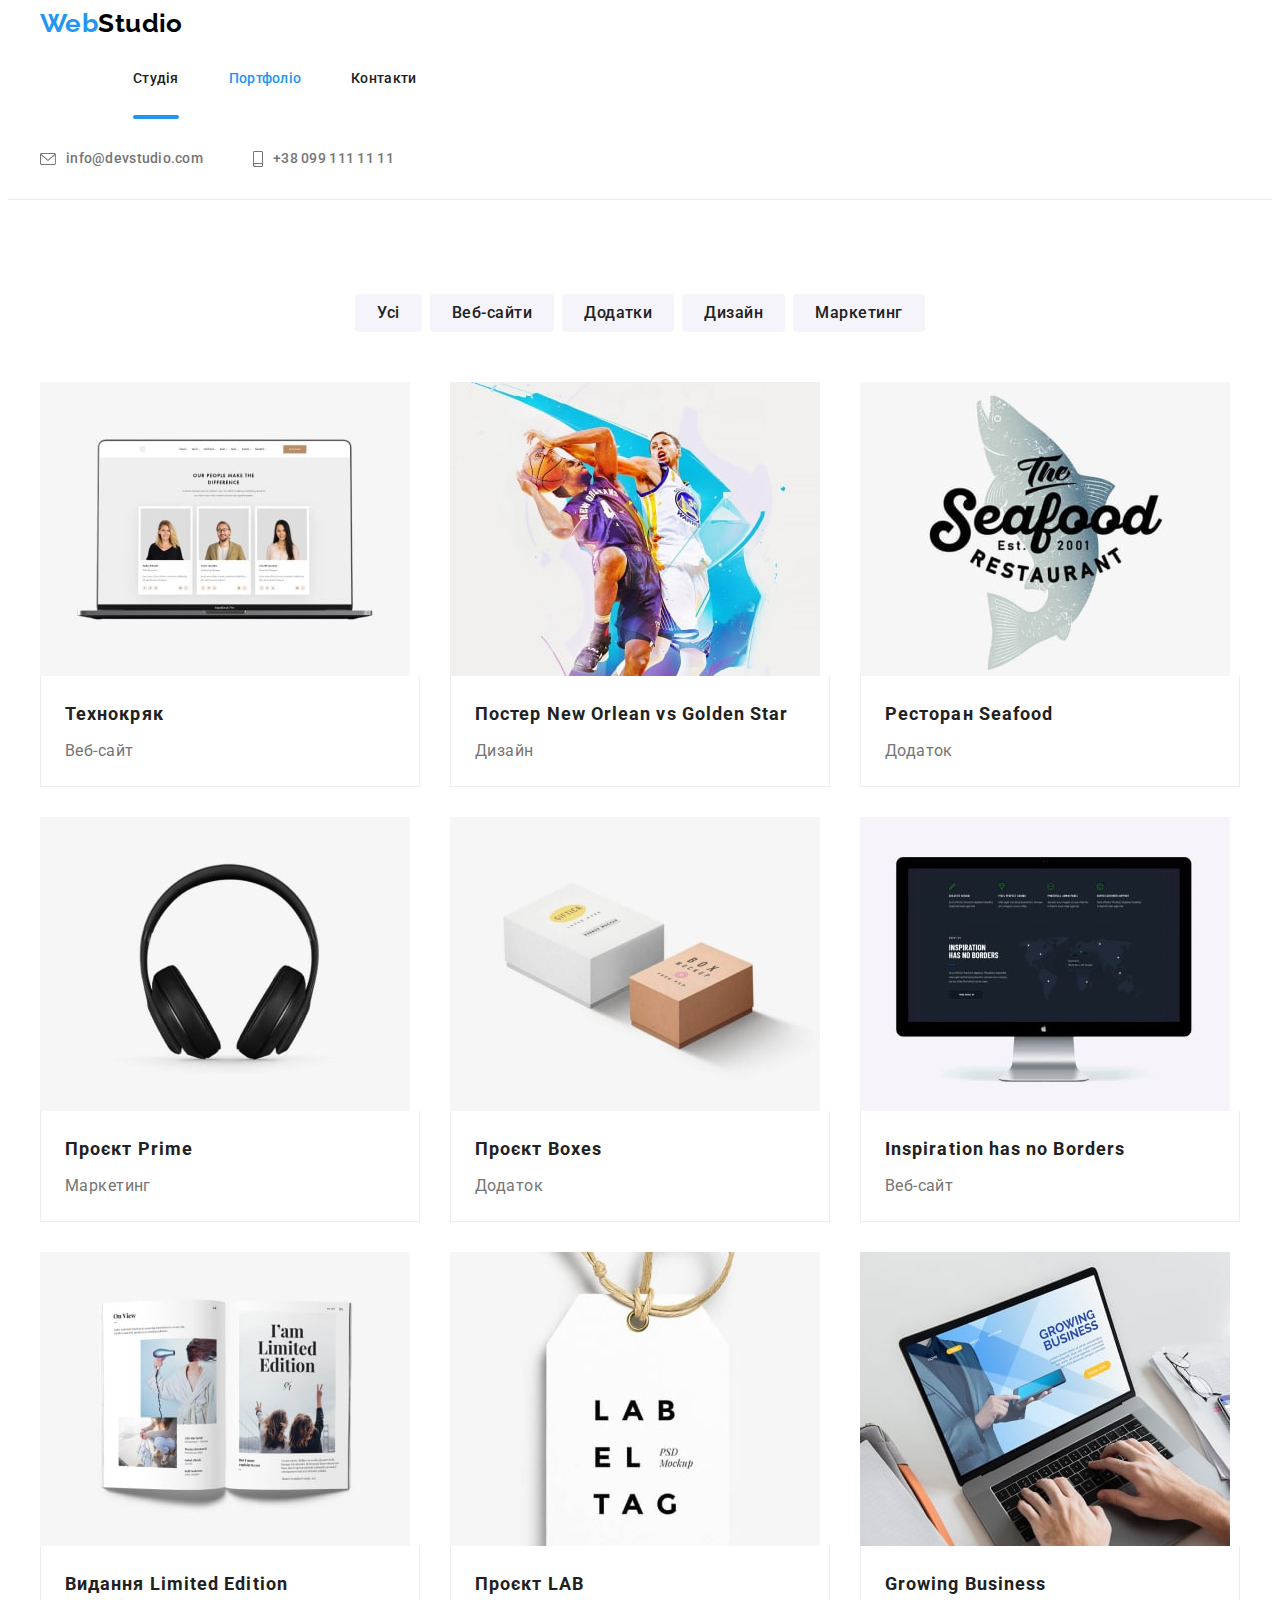
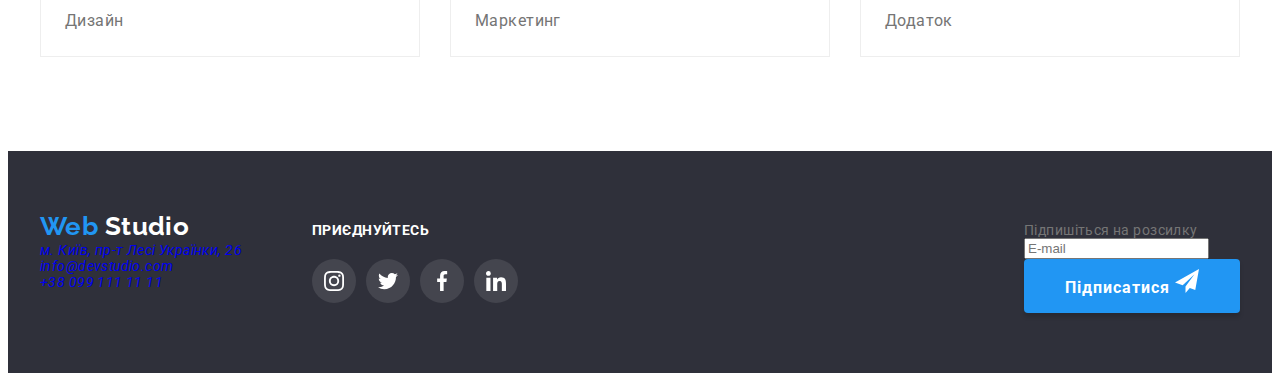
==== commit 8a2672dd: "БЕМ" ====
--- a/portfolio.html
+++ b/portfolio.html
@@ -24,30 +24,33 @@
 
   <body>
     <header class="header">
-      <div class="container main-nav">
-        <nav class="main-nav">
-          <a href="./index.html" class="logo link"><span class="logo-web">Web</span>Studio</a>
-          <ul class="site-nav list">
-            <li class="item"><a href="./index.html" class="link">Студія</a></li>
-            <li class="item">
-              <a href="./portfolio.html" class="site-nav-line link current">Портфоліо</a>
-            </li>
-            <li class="item"><a href="#" class="link">Контакти</a></li>
+      <div class="container header--conteiner">
+      
+        <nav class="main-nav ">
+
+          <a href="./index.html" class="logo  link"><span class="logo__start">Web</span>Studio</a>
+         
+          <ul class="site-nav  list">
+            <li class="site-nav__item">
+              <a href="./index.html" class=" site-nav__link site-nav__link--active link ">Студія</a>
+            </li>
+            <li class="site-nav__item"><a href="./portfolio.html" class="site-nav__link link current">Портфоліо</a></li>
+            <li class="site-nav__item"><a href="#" class="site-nav__link link">Контакти</a></li>
           </ul>
         </nav>
 
-        <ul class="contacts-nav list">
-          <li class="item">
-            <a href="mailto:info@devstudio.com" class="link">
-              <svg class="contacts-mail-icon" width="16px" height="12px">
+        <ul class="contacts-nav main-nav--contacts-nav list">
+          <li class="contacts-nav__item">
+            <a href="mailto:info@devstudio.com" class="contacts-nav__link link">
+              <svg class="contacts-nav__icon" width="16px" height="12px">
                 <use href="./images/sprite.svg#icon-envelope"></use>
               </svg>
               info@devstudio.com</a
             >
           </li>
-          <li class="item">
-            <a href="tel:+380991111111" class="link">
-              <svg class="contacts-tel-icon" width="10px" height="16px">
+          <li class="contacts-nav__item">
+            <a href="tel:+380991111111" class="contacts-nav__link link">
+              <svg class="contacts-nav__icon" width="10px" height="16px">
                 <use href="./images/sprite.svg#icon-smartphone"></use>
               </svg>
               +38 099 111 11 11</a
@@ -237,29 +240,34 @@
     <!-- footer -->
     <footer class="footer">
       <div class="container">
+
         <div>
-          <a href="./index.html" class="logo link"><span class="logo-web">Web</span>Studio</a>
+          <a href="./index.html" class="logo link">
+            <span class="logo__start">Web</span>
+           <span class="logo__end">Studio</span> 
+          </a>
           <address class="address">
             <ul class="list">
-              <li class="address-item">
+              <li class="address__item">
                 <a
                   href="https://goo.gl/maps/msfJMVSiA2NbQieu8"
                   target="_blank"
                   rel="noopener noreferrer"
-                  class="text link"
+                  class="address__text link"
                 >
                   м. Київ, пр-т Лесі Українки, 26
                 </a>
               </li>
-              <li class="address-item">
-                <a href="mailto:info@devstudio.com" class="link">info@devstudio.com</a>
+              <li class="address__item">
+                <a href="mailto:info@devstudio.com" class="link address__link">info@devstudio.com</a>
               </li>
-              <li class="address-item">
-                <a href="tel:+380991111111" class="link">+38 099 111 11 11</a>
+              <li class="address__item">
+                <a href="tel:+380991111111" class=" link address__link">+38 099 111 11 11</a>
               </li>
             </ul>
           </address>
         </div>
+
         <div class="futer-social">
           <p class="futer-social-text">приєднуйтесь</p>
           <ul class="futer-social-list list">
--- a/css/main.min.css
+++ b/css/main.min.css
@@ -1 +1 @@
-:root{--primery-text-color: #757575;--secondary-text-color: #000000;--title-text-color: #212121;--accent-color: #2196f3;--primery-bg-color: #ffffff;--secondary-bg-color: #f5f4fa;--hyro-bg-color: #2f303a;--futer-address-color: rgba(255, 255, 255, 0.6);--container-bg-color: #eeeeee;--line-header-color: #ececec;--buton-active-color: #188ce8;--icon-color: #afb1b8}h1,h2,h3,h4,p{margin-top:0;margin-bottom:0}ul,ol{margin-top:0;margin-bottom:0;padding-left:0}button{cursor:pointer;display:block;margin:0 auto;border:none;border-radius:4px}img{display:block;max-width:100%;height:auto}a{text-decoration:none}body{background-color:var(--primery-bg-color);color:var(--primery-text-color);font-family:Roboto,"open sans",sans-serif;font-size:14px;letter-spacing:.03em}.link{text-decoration:none}.list{list-style:none}.visually-hidden{position:absolute;white-space:nowrap;width:1px;height:1px;overflow:hidden;border:0;padding:0;clip:rect(0 0 0 0);-webkit-clip-path:inset(50%);clip-path:inset(50%);margin:-1px}.container{width:1200px;padding:0 15px;margin:0 auto}.header{border-bottom:1px solid #ececec}.header--conteiner{display:-webkit-box;display:-ms-flexbox;display:flex;-webkit-box-align:center;-ms-flex-align:center;align-items:center}.main-nav{display:-webkit-box;display:-ms-flexbox;display:flex;-webkit-box-align:center;-ms-flex-align:center;align-items:center}.main-nav--site-nav{margin-left:93px}.current{color:var(--accent-color)}.logo{color:var(--secondary-text-color);font-family:"Raleway",sans-serif;font-weight:700;font-size:26px;line-height:1.2}.logo__text{color:var(--accent-color)}.footer .logo{color:var(--primery-bg-color);display:block;margin-bottom:20px}.site-nav{display:-webkit-box;display:-ms-flexbox;display:flex}.site-nav__item+.site-nav__item{margin-left:50px}.site-nav__link{display:block;padding-top:32px;padding-bottom:32px;color:var(--title-text-color);font-weight:500;line-height:1.14;letter-spacing:.02em;-webkit-transition:color 250ms cubic-bezier(0.4, 0, 0.2, 1);transition:color 250ms cubic-bezier(0.4, 0, 0.2, 1)}.site-nav__link:hover,.site-nav__link:focus{color:var(--accent-color)}.site-nav__item{position:relative}.site-nav__line::after{position:absolute;display:block;content:"";width:100%;height:4px;background-color:var(--accent-color);margin-top:28px;border-radius:2px}.contacts-nav{display:-webkit-box;display:-ms-flexbox;display:flex;-webkit-box-align:center;-ms-flex-align:center;align-items:center}.main-nav--contacts-nav{margin-left:auto}.contacts-nav__item+.contacts-nav__item{margin-left:50px}.contacts-nav__link{display:-webkit-box;display:-ms-flexbox;display:flex;-webkit-box-align:center;-ms-flex-align:center;align-items:center;padding-top:32px;padding-bottom:32px;color:var(--primery-text-color);font-weight:500;line-height:1.14;letter-spacing:.02em;-webkit-transition:color 250ms cubic-bezier(0.4, 0, 0.2, 1);transition:color 250ms cubic-bezier(0.4, 0, 0.2, 1)}.contacts-nav__icon{margin-right:10px;fill:currentColor}.contacts-nav__link:hover,.contacts-nav__link:focus{color:var(--accent-color)}.hero{background-color:var(--hyro-bg-color);text-align:center;padding:200px 0}.overlay{max-width:1600px;height:600px;margin:0 auto;background-image:-webkit-gradient(linear, left top, left bottom, from(rgba(47, 48, 58, 0.4)), to(rgba(47, 48, 58, 0.4))),url(../images/hero-fon.jpg);background-image:linear-gradient(rgba(47, 48, 58, 0.4), rgba(47, 48, 58, 0.4)),url(../images/hero-fon.jpg);background-repeat:no-repeat;background-size:cover}.hero__title{color:var(--primery-bg-color);width:696px;font-weight:900;font-size:44px;line-height:1.36;letter-spacing:.06em;text-transform:uppercase;margin:0 auto;margin-bottom:30px}.button{color:var(--primery-bg-color);background-color:var(--accent-color);min-width:216px;font-family:inherit;font-weight:700;font-size:16px;line-height:1.87;letter-spacing:.06em;-webkit-box-shadow:0px 4px 4px rgba(0,0,0,.15);box-shadow:0px 4px 4px rgba(0,0,0,.15);padding:10px 32px;-webkit-transition:background-color 250ms cubic-bezier(0.4, 0, 0.2, 1);transition:background-color 250ms cubic-bezier(0.4, 0, 0.2, 1)}.button:hover,.button:focus{background-color:var(--buton-active-color)}.section{padding-top:94px;padding-bottom:94px}.section-title{color:var(--title-text-color);font-weight:700;font-size:36px;line-height:1.17;text-align:center;margin-bottom:50px}.features-list .item{display:block}.features-thumb{height:120px;background:var(--secondary-bg-color);padding:25px 100px;margin-bottom:30px}.features-icon{width:70px;height:70px}.features-list{display:-webkit-box;display:-ms-flexbox;display:flex}.features-list .item{width:calc((100% - 90px)/4)}.features-list .item+.item{margin-left:30px}.features-list .title{color:var(--title-text-color);font-weight:700;font-size:14px;line-height:1.14;text-transform:uppercase;margin-bottom:10px}.features-list .text{font-weight:400;line-height:1.71}.work-list .item{position:relative}.work-overlay{position:absolute;display:-webkit-box;display:-ms-flexbox;display:flex;-webkit-box-align:center;-ms-flex-align:center;align-items:center;-webkit-box-pack:center;-ms-flex-pack:center;justify-content:center;width:100%;height:70px;font-weight:700;line-height:1.14;border-radius:2px;text-transform:uppercase;color:var(--primery-bg-color);background-color:rgba(47,48,58,.8)}.work-list .item{display:-webkit-box;display:-ms-flexbox;display:flex;-webkit-box-align:end;-ms-flex-align:end;align-items:flex-end;-webkit-box-pack:center;-ms-flex-pack:center;justify-content:center}.no-padding{padding-top:0%}.work-list{display:-webkit-box;display:-ms-flexbox;display:flex}.work-list .item+.item{margin-left:30px}.team-name{padding-top:30px;padding-bottom:30px}.team-list{display:-webkit-box;display:-ms-flexbox;display:flex}.team-card+.team-card{margin-left:30px}.team-section{background-color:var(--secondary-bg-color)}.team-card{background-color:var(--primery-bg-color);width:calc((100% - 90px)/4);text-align:center;-webkit-box-shadow:0px 1px 3px rgba(0,0,0,.12),0px 1px 1px rgba(0,0,0,.14),0px 2px 1px rgba(0,0,0,.2);box-shadow:0px 1px 3px rgba(0,0,0,.12),0px 1px 1px rgba(0,0,0,.14),0px 2px 1px rgba(0,0,0,.2);border-radius:0px 0px 4px 4px}.team-card .title{margin-bottom:10px;color:var(--title-text-color);font-weight:500;font-size:16px;line-height:1.2}.team-card .text{color:var(--primery-text-color);font-weight:400;font-size:16px;line-height:1.2;margin-bottom:16px}.team-social{display:-webkit-box;display:-ms-flexbox;display:flex;-webkit-box-align:center;-ms-flex-align:center;align-items:center;-webkit-box-pack:center;-ms-flex-pack:center;justify-content:center;gap:10px}.team-social-link{display:-webkit-box;display:-ms-flexbox;display:flex;-webkit-box-align:center;-ms-flex-align:center;align-items:center;-webkit-box-pack:center;-ms-flex-pack:center;justify-content:center;width:44px;height:44px;border-radius:50%;color:var(--icon-color);-webkit-transition:background-color 250ms cubic-bezier(0.4, 0, 0.2, 1),color 250ms cubic-bezier(0.4, 0, 0.2, 1);transition:background-color 250ms cubic-bezier(0.4, 0, 0.2, 1),color 250ms cubic-bezier(0.4, 0, 0.2, 1)}.team-social-link:hover{background-color:var(--buton-active-color);color:var(--primery-bg-color)}.team-social-icon{fill:currentColor}.clients-list{display:-webkit-box;display:-ms-flexbox;display:flex}.clients-item{width:calc((100% - 150px)/6);height:92px}.clients-item+.clients-item{margin-left:30px}.client-link{display:-webkit-box;display:-ms-flexbox;display:flex;-webkit-box-align:center;-ms-flex-align:center;align-items:center;-webkit-box-pack:center;-ms-flex-pack:center;justify-content:center;width:100%;height:100%;color:var(--icon-color);border:1px solid currentColor;border-radius:4px;-webkit-transition:color 250ms cubic-bezier(0.4, 0, 0.2, 1);transition:color 250ms cubic-bezier(0.4, 0, 0.2, 1)}.client-icon{fill:currentColor}.client-link:hover,.client-link:focus{color:var(--accent-color)}.footer .container{display:-webkit-box;display:-ms-flexbox;display:flex;-webkit-box-align:baseline;-ms-flex-align:baseline;align-items:baseline}.futer-social-text{color:var(--primery-bg-color);font-weight:700;font-size:14px;line-height:1.14;margin-bottom:20px;text-transform:uppercase}.futer-social-list{display:-webkit-box;display:-ms-flexbox;display:flex;gap:10px}.futer-social-link{display:-webkit-box;display:-ms-flexbox;display:flex;-webkit-box-align:center;-ms-flex-align:center;align-items:center;-webkit-box-pack:center;-ms-flex-pack:center;justify-content:center;width:44px;height:44px;border-radius:50%;background-color:rgba(255,255,255,.1);color:var(--primery-bg-color);-webkit-transition:background-color 250ms cubic-bezier(0.4, 0, 0.2, 1);transition:background-color 250ms cubic-bezier(0.4, 0, 0.2, 1)}.futer-social-link:hover,.futer-social-link:focus{background-color:var(--buton-active-color)}.futer-social-icon{fill:currentColor}.futer-social{margin-left:70px}.footer{background-color:var(--hyro-bg-color);padding-top:60px;padding-bottom:60px}.address-item+.address-item{margin-top:9px}.address .link{color:rgba(255,255,255,.6);font-style:normal;font-weight:400;font-size:14px;line-height:1.71;-webkit-transition:color 250ms cubic-bezier(0.4, 0, 0.2, 1);transition:color 250ms cubic-bezier(0.4, 0, 0.2, 1)}.address .text:hover,.address .text:hover{color:var(--accent-color)}.address .text{color:var(--primery-bg-color);-webkit-transition:color 250ms cubic-bezier(0.4, 0, 0.2, 1);transition:color 250ms cubic-bezier(0.4, 0, 0.2, 1)}.address .link:hover,.address .link:hover{color:var(--accent-color)}.futer-subscription{margin-left:auto}.futer-subscription-text{font-weight:700;line-height:1.14;text-transform:uppercase;color:var(--primery-bg-color);margin-bottom:20px}.futer-subscription-field{display:-webkit-box;display:-ms-flexbox;display:flex;gap:12px}.futer-subscription-email{width:358px;height:50px;padding:15px 16px;border:1px solid rgba(255,255,255,.3);-webkit-filter:drop-shadow(0px 4px 4px rgba(0, 0, 0, 0.15));filter:drop-shadow(0px 4px 4px rgba(0, 0, 0, 0.15));border-radius:4px;background-color:var(--hyro-bg-color);color:rgba(255,255,255,.6)}.futer-subscription-button{position:relative;padding:10px 62px 10px 18px}.futer-subscription-icon{position:absolute;top:13px;right:28px}.portfolio{padding-top:94px;padding-bottom:94px}.filters{display:-webkit-box;display:-ms-flexbox;display:flex;-webkit-box-pack:center;-ms-flex-pack:center;justify-content:center;margin-bottom:50px}.filters .item+.item{margin-left:8px}.filters-button{padding:6px 22px;color:var(--title-text-color);font-family:inherit;font-weight:500;font-size:16px;line-height:1.62;letter-spacing:.03em;background-color:var(--secondary-bg-color);-webkit-transition:color 250ms cubic-bezier(0.4, 0, 0.2, 1),background-color 250ms cubic-bezier(0.4, 0, 0.2, 1),-webkit-box-shadow 250ms cubic-bezier(0.4, 0, 0.2, 1);transition:color 250ms cubic-bezier(0.4, 0, 0.2, 1),background-color 250ms cubic-bezier(0.4, 0, 0.2, 1),-webkit-box-shadow 250ms cubic-bezier(0.4, 0, 0.2, 1);transition:color 250ms cubic-bezier(0.4, 0, 0.2, 1),background-color 250ms cubic-bezier(0.4, 0, 0.2, 1),box-shadow 250ms cubic-bezier(0.4, 0, 0.2, 1);transition:color 250ms cubic-bezier(0.4, 0, 0.2, 1),background-color 250ms cubic-bezier(0.4, 0, 0.2, 1),box-shadow 250ms cubic-bezier(0.4, 0, 0.2, 1),-webkit-box-shadow 250ms cubic-bezier(0.4, 0, 0.2, 1)}.filters-button:hover,.filters-button:focus{background-color:var(--accent-color);color:var(--primery-bg-color);-webkit-box-shadow:0px 3px 1px rgba(0,0,0,.1),0px 1px 2px rgba(0,0,0,.08),0px 2px 2px rgba(0,0,0,.12);box-shadow:0px 3px 1px rgba(0,0,0,.1),0px 1px 2px rgba(0,0,0,.08),0px 2px 2px rgba(0,0,0,.12)}.project-thumb{position:relative;overflow:hidden}.project-action{top:0%;left:0%;position:absolute;opacity:0;-webkit-transform:translate(0, 100%);transform:translate(0, 100%);-webkit-transition:opacity 250ms cubic-bezier(0.4, 0, 0.2, 1),-webkit-transform 250ms cubic-bezier(0.4, 0, 0.2, 1);transition:opacity 250ms cubic-bezier(0.4, 0, 0.2, 1),-webkit-transform 250ms cubic-bezier(0.4, 0, 0.2, 1);transition:opacity 250ms cubic-bezier(0.4, 0, 0.2, 1),transform 250ms cubic-bezier(0.4, 0, 0.2, 1);transition:opacity 250ms cubic-bezier(0.4, 0, 0.2, 1),transform 250ms cubic-bezier(0.4, 0, 0.2, 1),-webkit-transform 250ms cubic-bezier(0.4, 0, 0.2, 1);width:100%;height:100%;background-color:rgba(33,150,243,.9);border:1px solid #000;padding:63px 24px;font-style:normal;font-weight:400;font-size:18px;line-height:1.56;color:var(--primery-bg-color);-webkit-box-shadow:0px 4px 4px rgba(0,0,0,.25);box-shadow:0px 4px 4px rgba(0,0,0,.25)}.project-link:hover .project-action,.project-link:focus .project-action{opacity:1;-webkit-transform:translateY(0%);transform:translateY(0%)}.project-link{display:block}.project-link:hover,.project-link:focus{-webkit-box-shadow:0px 3px 1px rgba(0,0,0,.1),0px 1px 2px rgba(0,0,0,.08),0px 2px 2px rgba(0,0,0,.12);box-shadow:0px 3px 1px rgba(0,0,0,.1),0px 1px 2px rgba(0,0,0,.08),0px 2px 2px rgba(0,0,0,.12)}.project{display:-webkit-box;display:-ms-flexbox;display:flex;-ms-flex-wrap:wrap;flex-wrap:wrap}.project-name{padding:20px 24px;border:1px solid #eee;border-top:none}.project-name .title{margin-bottom:4px}.flex-element{width:calc((100% - 60px)/3);margin-right:30px;margin-bottom:30px}.flex-element:nth-child(3n){margin-right:0}.flex-element:nth-last-child(-n+3){margin-bottom:0}.project .title{color:var(--title-text-color);font-weight:700;font-size:18px;line-height:2;letter-spacing:.06em}.project .text{color:var(--primery-text-color);font-weight:400;font-size:16px;line-height:1.88}.blackdrop{position:fixed;top:0;left:0;width:100%;height:100%;background-color:rgba(0,0,0,.2);opacity:1;-webkit-transition:visibility 250ms cubic-bezier(0.4, 0, 0.2, 1),opacity 250ms cubic-bezier(0.4, 0, 0.2, 1);transition:visibility 250ms cubic-bezier(0.4, 0, 0.2, 1),opacity 250ms cubic-bezier(0.4, 0, 0.2, 1)}.is-hidden{visibility:hidden;opacity:0;pointer-events:none}.blackdrop.is-hidden .modal{-webkit-transform:scale(0.9) translate(-50%, -50%);transform:scale(0.9) translate(-50%, -50%)}.modal{position:absolute;top:50%;left:50%;-webkit-transform:translate(-50%, -50%) scale(1);transform:translate(-50%, -50%) scale(1);-webkit-transition:-webkit-transform 250ms cubic-bezier(0.4, 0, 0.2, 1);transition:-webkit-transform 250ms cubic-bezier(0.4, 0, 0.2, 1);transition:transform 250ms cubic-bezier(0.4, 0, 0.2, 1);transition:transform 250ms cubic-bezier(0.4, 0, 0.2, 1), -webkit-transform 250ms cubic-bezier(0.4, 0, 0.2, 1);width:528px;height:581px;background-color:#fff;-webkit-box-shadow:0px 1px 3px rgba(0,0,0,.12),0px 1px 1px rgba(0,0,0,.14),0px 2px 1px rgba(0,0,0,.2);box-shadow:0px 1px 3px rgba(0,0,0,.12),0px 1px 1px rgba(0,0,0,.14),0px 2px 1px rgba(0,0,0,.2);border-radius:4px}.button-close{position:absolute;top:8px;right:8px;width:30px;height:30px;border-radius:50%;background-color:var(--primery-bg-color);padding:0;display:-webkit-box;display:-ms-flexbox;display:flex;-webkit-box-align:start;-ms-flex-align:start;align-items:flex-start;-webkit-box-pack:end;-ms-flex-pack:end;justify-content:flex-end}.button-close-icon{-webkit-transition:fill 250ms cubic-bezier(0.4, 0, 0.2, 1);transition:fill 250ms cubic-bezier(0.4, 0, 0.2, 1)}.button-close-icon:hover,.button-close-icon:focus{fill:var(--accent-color)}.form{min-width:528px;min-height:581px;padding:40px}.form-title{margin-bottom:10px;text-align:center;font-weight:700;font-size:20px;line-height:1.15;color:var(--title-text-color);margin-bottom:12px}.form-field{display:-webkit-box;display:-ms-flexbox;display:flex;-webkit-box-orient:vertical;-webkit-box-direction:normal;-ms-flex-direction:column;flex-direction:column;margin-bottom:10px}.form-field label{margin-bottom:4px;font-weight:400;font-size:12px;line-height:1.17;letter-spacing:.01em;color:var(--primery-text-color)}.form-field input{margin:0;padding:10px 42px;border:1px solid rgba(33,33,33,.2);border-radius:4px;width:100%;-webkit-transition:border-color 250ms cubic-bezier(0.4, 0, 0.2, 1);transition:border-color 250ms cubic-bezier(0.4, 0, 0.2, 1)}.form-input-wrap{position:relative}.form-icon{position:absolute;top:50%;left:15px;-webkit-transform:translateY(-50%);transform:translateY(-50%);-webkit-transition:fill 250ms cubic-bezier(0.4, 0, 0.2, 1);transition:fill 250ms cubic-bezier(0.4, 0, 0.2, 1);width:18px;height:18px}.form-input:focus+.form-icon{fill:var(--accent-color)}.form-input:focus{border-color:var(--accent-color);outline:none}.form-comment-text{resize:none;width:448px;height:120px;padding:12px 16px;font-weight:400;font-size:12px;line-height:1.17;letter-spacing:.01em;border:1px solid rgba(33,33,33,.2);border-radius:4px;color:var(--title-text-color);-webkit-transition:border-color 250ms cubic-bezier(0.4, 0, 0.2, 1);transition:border-color 250ms cubic-bezier(0.4, 0, 0.2, 1)}.form-comment-text::-webkit-input-placeholder{color:rgba(117,117,117,.5)}.form-comment-text::-moz-placeholder{color:rgba(117,117,117,.5)}.form-comment-text:-ms-input-placeholder{color:rgba(117,117,117,.5)}.form-comment-text::-ms-input-placeholder{color:rgba(117,117,117,.5)}.form-comment-text::placeholder{color:rgba(117,117,117,.5)}.form-comment-text:focus{border-color:var(--accent-color);outline:none}.form-comment{margin-bottom:20px}.checkbox-label{display:-webkit-box;display:-ms-flexbox;display:flex;-webkit-box-align:center;-ms-flex-align:center;align-items:center;-webkit-box-pack:center;-ms-flex-pack:center;justify-content:center;margin-bottom:30px}.checkbox:checked+.checkbox-icon{border-color:var(--accent-color);background-color:var(--accent-color);background-image:url(../images/check.svg);background-size:contain;background-origin:border-box}.checkbox:focus+.checkbox-icon{border-color:var(--accent-color)}.checkbox-icon{display:inline-block;width:16px;height:15px;border:2px solid var(--title-text-color);border-radius:3px;margin-right:7px;-webkit-transition:background-color 250ms cubic-bezier(0.4, 0, 0.2, 1),border-color 250ms cubic-bezier(0.4, 0, 0.2, 1);transition:background-color 250ms cubic-bezier(0.4, 0, 0.2, 1),border-color 250ms cubic-bezier(0.4, 0, 0.2, 1)}.checkbox-text{font-weight:400;font-size:14px;line-height:1.71;color:var(--primery-text-color);text-shadow:0px 4px 4px rgba(0,0,0,.25)}.checkbox-link{text-decoration:underline;color:var(--accent-color)}/*# sourceMappingURL=main.min.css.map */+:root{--primery-text-color: #757575;--secondary-text-color: #000000;--title-text-color: #212121;--accent-color: #2196f3;--primery-bg-color: #ffffff;--secondary-bg-color: #f5f4fa;--hyro-bg-color: #2f303a;--futer-address-color: rgba(255, 255, 255, 0.6);--container-bg-color: #eeeeee;--line-header-color: #ececec;--buton-active-color: #188ce8;--icon-color: #afb1b8}h1,h2,h3,h4,p{margin-top:0;margin-bottom:0}ul,ol{margin-top:0;margin-bottom:0;padding-left:0}button{cursor:pointer;display:block;margin:0 auto;border:none;border-radius:4px}img{display:block;max-width:100%;height:auto}a{text-decoration:none}body{background-color:var(--primery-bg-color);color:var(--primery-text-color);font-family:Roboto,"open sans",sans-serif;font-size:14px;letter-spacing:.03em}.link{text-decoration:none}.list{list-style:none}.visually-hidden{position:absolute;white-space:nowrap;width:1px;height:1px;overflow:hidden;border:0;padding:0;clip:rect(0 0 0 0);-webkit-clip-path:inset(50%);clip-path:inset(50%);margin:-1px}.container{width:1200px;padding:0 15px;margin:0 auto}.header{border-bottom:1px solid #ececec}.header__container{display:-webkit-box;display:-ms-flexbox;display:flex;-webkit-box-align:center;-ms-flex-align:center;align-items:center}.header__main-nav{display:-webkit-box;display:-ms-flexbox;display:flex;-webkit-box-align:center;-ms-flex-align:center;align-items:center}.logo{color:var(--secondary-text-color);font-family:"Raleway",sans-serif;font-weight:700;font-size:26px;line-height:1.2}.logo__start{color:var(--accent-color)}.logo__end{color:var(--primery-bg-color)}.site-nav{display:-webkit-box;display:-ms-flexbox;display:flex;margin-left:93px}.site-nav__item+.site-nav__item{margin-left:50px}.site-nav__link{display:block;padding-top:32px;padding-bottom:32px;color:var(--title-text-color);font-weight:500;line-height:1.14;letter-spacing:.02em;-webkit-transition:color 250ms cubic-bezier(0.4, 0, 0.2, 1);transition:color 250ms cubic-bezier(0.4, 0, 0.2, 1)}.site-nav__link:hover,.site-nav__link:focus{color:var(--accent-color)}.site-nav__item{position:relative}.site-nav__link--active::after{position:absolute;display:block;content:"";width:100%;height:4px;background-color:var(--accent-color);margin-top:28px;border-radius:2px}.current{color:var(--accent-color)}.contacts-nav{display:-webkit-box;display:-ms-flexbox;display:flex;-webkit-box-align:center;-ms-flex-align:center;align-items:center;margin-left:auto}.contacts-nav__item+.contacts-nav__item{margin-left:50px}.contacts-nav__link{display:-webkit-box;display:-ms-flexbox;display:flex;-webkit-box-align:center;-ms-flex-align:center;align-items:center;padding-top:32px;padding-bottom:32px;color:var(--primery-text-color);font-weight:500;line-height:1.14;letter-spacing:.02em;-webkit-transition:color 250ms cubic-bezier(0.4, 0, 0.2, 1);transition:color 250ms cubic-bezier(0.4, 0, 0.2, 1)}.contacts-nav__icon{margin-right:10px;fill:currentColor}.contacts-nav__link:hover,.contacts-nav__link:focus{color:var(--accent-color)}.hero{background-color:var(--hyro-bg-color);text-align:center;padding:200px 0}.hero__overlay{max-width:1600px;height:600px;margin:0 auto;background-image:-webkit-gradient(linear, left top, left bottom, from(rgba(47, 48, 58, 0.4)), to(rgba(47, 48, 58, 0.4))),url(../images/hero-fon.jpg);background-image:linear-gradient(rgba(47, 48, 58, 0.4), rgba(47, 48, 58, 0.4)),url(../images/hero-fon.jpg);background-repeat:no-repeat;background-size:cover}.hero__title{color:var(--primery-bg-color);width:696px;font-weight:900;font-size:44px;line-height:1.36;letter-spacing:.06em;text-transform:uppercase;margin:0 auto;margin-bottom:30px}.button{color:var(--primery-bg-color);background-color:var(--accent-color);min-width:216px;font-family:inherit;font-weight:700;font-size:16px;line-height:1.87;letter-spacing:.06em;-webkit-box-shadow:0px 4px 4px rgba(0,0,0,.15);box-shadow:0px 4px 4px rgba(0,0,0,.15);padding:10px 32px;-webkit-transition:background-color 250ms cubic-bezier(0.4, 0, 0.2, 1);transition:background-color 250ms cubic-bezier(0.4, 0, 0.2, 1)}.button:hover,.button:focus{background-color:var(--buton-active-color)}.section{padding-top:94px;padding-bottom:94px}.section-title{color:var(--title-text-color);font-weight:700;font-size:36px;line-height:1.17;text-align:center;margin-bottom:50px}.features__list .item{display:block}.features__thumb{height:120px;background:var(--secondary-bg-color);padding:25px 100px;margin-bottom:30px}.features__icon{width:70px;height:70px}.features__list{display:-webkit-box;display:-ms-flexbox;display:flex}.features__item{width:calc((100% - 90px)/4)}.features__item+.features__item{margin-left:30px}.features__title{color:var(--title-text-color);font-weight:700;font-size:14px;line-height:1.14;text-transform:uppercase;margin-bottom:10px}.features__text{font-weight:400;line-height:1.71}.work{padding-top:0%}.work__item{position:relative}.work__overlay{position:absolute;display:-webkit-box;display:-ms-flexbox;display:flex;-webkit-box-align:center;-ms-flex-align:center;align-items:center;-webkit-box-pack:center;-ms-flex-pack:center;justify-content:center;width:100%;height:70px;font-weight:700;line-height:1.14;border-radius:2px;text-transform:uppercase;color:var(--primery-bg-color);background-color:rgba(47,48,58,.8)}.work__item{display:-webkit-box;display:-ms-flexbox;display:flex;-webkit-box-align:end;-ms-flex-align:end;align-items:flex-end;-webkit-box-pack:center;-ms-flex-pack:center;justify-content:center}.work__list{display:-webkit-box;display:-ms-flexbox;display:flex}.work__item+.work__item{margin-left:30px}.team__name{padding-top:30px;padding-bottom:30px}.team__list{display:-webkit-box;display:-ms-flexbox;display:flex}.team__card+.team__card{margin-left:30px}.team{background-color:var(--secondary-bg-color)}.team__card{background-color:var(--primery-bg-color);width:calc((100% - 90px)/4);text-align:center;-webkit-box-shadow:0px 1px 3px rgba(0,0,0,.12),0px 1px 1px rgba(0,0,0,.14),0px 2px 1px rgba(0,0,0,.2);box-shadow:0px 1px 3px rgba(0,0,0,.12),0px 1px 1px rgba(0,0,0,.14),0px 2px 1px rgba(0,0,0,.2);border-radius:0px 0px 4px 4px}.team__title{margin-bottom:10px;color:var(--title-text-color);font-weight:500;font-size:16px;line-height:1.2}.team__text{color:var(--primery-text-color);font-weight:400;font-size:16px;line-height:1.2;margin-bottom:16px}.social{display:-webkit-box;display:-ms-flexbox;display:flex;-webkit-box-align:center;-ms-flex-align:center;align-items:center;-webkit-box-pack:center;-ms-flex-pack:center;justify-content:center;gap:10px}.social__link{display:-webkit-box;display:-ms-flexbox;display:flex;-webkit-box-align:center;-ms-flex-align:center;align-items:center;-webkit-box-pack:center;-ms-flex-pack:center;justify-content:center;width:44px;height:44px;border-radius:50%;color:var(--icon-color);-webkit-transition:background-color 250ms cubic-bezier(0.4, 0, 0.2, 1),color 250ms cubic-bezier(0.4, 0, 0.2, 1);transition:background-color 250ms cubic-bezier(0.4, 0, 0.2, 1),color 250ms cubic-bezier(0.4, 0, 0.2, 1)}.social__link:hover,.social__link:focus{background-color:var(--buton-active-color);color:var(--primery-bg-color)}.social__icon{fill:currentColor}.clients__list{display:-webkit-box;display:-ms-flexbox;display:flex}.clients__item{width:calc((100% - 150px)/6);height:92px}.clients__item+.clients__item{margin-left:30px}.clients__link{display:-webkit-box;display:-ms-flexbox;display:flex;-webkit-box-align:center;-ms-flex-align:center;align-items:center;-webkit-box-pack:center;-ms-flex-pack:center;justify-content:center;width:100%;height:100%;color:var(--icon-color);border:1px solid currentColor;border-radius:4px;-webkit-transition:color 250ms cubic-bezier(0.4, 0, 0.2, 1);transition:color 250ms cubic-bezier(0.4, 0, 0.2, 1)}.clients__icon{fill:currentColor}.clients__link:hover,.clients__link:focus{color:var(--accent-color)}.footer .container{display:-webkit-box;display:-ms-flexbox;display:flex;-webkit-box-align:baseline;-ms-flex-align:baseline;align-items:baseline}.footer{background-color:var(--hyro-bg-color);padding-top:60px;padding-bottom:60px}.footer__logo{display:block;margin-bottom:20px}.futer-social-text{color:var(--primery-bg-color);font-weight:700;font-size:14px;line-height:1.14;margin-bottom:20px;text-transform:uppercase}.futer-social-list{display:-webkit-box;display:-ms-flexbox;display:flex;gap:10px}.futer-social-link{display:-webkit-box;display:-ms-flexbox;display:flex;-webkit-box-align:center;-ms-flex-align:center;align-items:center;-webkit-box-pack:center;-ms-flex-pack:center;justify-content:center;width:44px;height:44px;border-radius:50%;background-color:rgba(255,255,255,.1);color:var(--primery-bg-color);-webkit-transition:background-color 250ms cubic-bezier(0.4, 0, 0.2, 1);transition:background-color 250ms cubic-bezier(0.4, 0, 0.2, 1)}.futer-social-link:hover,.futer-social-link:focus{background-color:var(--buton-active-color)}.futer-social-icon{fill:currentColor}.futer-social{margin-left:70px}.futer-subscription{margin-left:auto}.futer-subscription__text{font-weight:700;line-height:1.14;text-transform:uppercase;color:var(--primery-bg-color);margin-bottom:20px}.futer-subscription__field{display:-webkit-box;display:-ms-flexbox;display:flex;gap:12px}.futer-subscription__email{width:358px;height:50px;padding:15px 16px;border:1px solid rgba(255,255,255,.3);-webkit-filter:drop-shadow(0px 4px 4px rgba(0, 0, 0, 0.15));filter:drop-shadow(0px 4px 4px rgba(0, 0, 0, 0.15));border-radius:4px;background-color:var(--hyro-bg-color);color:rgba(255,255,255,.6)}.futer-subscription__button{position:relative;padding:10px 62px 10px 18px}.futer-subscription__icon{position:absolute;top:13px;right:28px}.footer-address__item+.address__item{margin-top:9px}.footer-address__link{color:rgba(255,255,255,.6);font-style:normal;font-weight:400;font-size:14px;line-height:1.71;-webkit-transition:color 250ms cubic-bezier(0.4, 0, 0.2, 1);transition:color 250ms cubic-bezier(0.4, 0, 0.2, 1)}.footer-address__link:hover,.footer-address__link:focus{color:var(--accent-color)}.footer-address__text{color:var(--primery-bg-color)}.portfolio{padding-top:94px;padding-bottom:94px}.filters{display:-webkit-box;display:-ms-flexbox;display:flex;-webkit-box-pack:center;-ms-flex-pack:center;justify-content:center;margin-bottom:50px}.filters .item+.item{margin-left:8px}.filters-button{padding:6px 22px;color:var(--title-text-color);font-family:inherit;font-weight:500;font-size:16px;line-height:1.62;letter-spacing:.03em;background-color:var(--secondary-bg-color);-webkit-transition:color 250ms cubic-bezier(0.4, 0, 0.2, 1),background-color 250ms cubic-bezier(0.4, 0, 0.2, 1),-webkit-box-shadow 250ms cubic-bezier(0.4, 0, 0.2, 1);transition:color 250ms cubic-bezier(0.4, 0, 0.2, 1),background-color 250ms cubic-bezier(0.4, 0, 0.2, 1),-webkit-box-shadow 250ms cubic-bezier(0.4, 0, 0.2, 1);transition:color 250ms cubic-bezier(0.4, 0, 0.2, 1),background-color 250ms cubic-bezier(0.4, 0, 0.2, 1),box-shadow 250ms cubic-bezier(0.4, 0, 0.2, 1);transition:color 250ms cubic-bezier(0.4, 0, 0.2, 1),background-color 250ms cubic-bezier(0.4, 0, 0.2, 1),box-shadow 250ms cubic-bezier(0.4, 0, 0.2, 1),-webkit-box-shadow 250ms cubic-bezier(0.4, 0, 0.2, 1)}.filters-button:hover,.filters-button:focus{background-color:var(--accent-color);color:var(--primery-bg-color);-webkit-box-shadow:0px 3px 1px rgba(0,0,0,.1),0px 1px 2px rgba(0,0,0,.08),0px 2px 2px rgba(0,0,0,.12);box-shadow:0px 3px 1px rgba(0,0,0,.1),0px 1px 2px rgba(0,0,0,.08),0px 2px 2px rgba(0,0,0,.12)}.project-thumb{position:relative;overflow:hidden}.project-action{top:0%;left:0%;position:absolute;opacity:0;-webkit-transform:translate(0, 100%);transform:translate(0, 100%);-webkit-transition:opacity 250ms cubic-bezier(0.4, 0, 0.2, 1),-webkit-transform 250ms cubic-bezier(0.4, 0, 0.2, 1);transition:opacity 250ms cubic-bezier(0.4, 0, 0.2, 1),-webkit-transform 250ms cubic-bezier(0.4, 0, 0.2, 1);transition:opacity 250ms cubic-bezier(0.4, 0, 0.2, 1),transform 250ms cubic-bezier(0.4, 0, 0.2, 1);transition:opacity 250ms cubic-bezier(0.4, 0, 0.2, 1),transform 250ms cubic-bezier(0.4, 0, 0.2, 1),-webkit-transform 250ms cubic-bezier(0.4, 0, 0.2, 1);width:100%;height:100%;background-color:rgba(33,150,243,.9);border:1px solid #000;padding:63px 24px;font-style:normal;font-weight:400;font-size:18px;line-height:1.56;color:var(--primery-bg-color);-webkit-box-shadow:0px 4px 4px rgba(0,0,0,.25);box-shadow:0px 4px 4px rgba(0,0,0,.25)}.project-link:hover .project-action,.project-link:focus .project-action{opacity:1;-webkit-transform:translateY(0%);transform:translateY(0%)}.project-link{display:block}.project-link:hover,.project-link:focus{-webkit-box-shadow:0px 3px 1px rgba(0,0,0,.1),0px 1px 2px rgba(0,0,0,.08),0px 2px 2px rgba(0,0,0,.12);box-shadow:0px 3px 1px rgba(0,0,0,.1),0px 1px 2px rgba(0,0,0,.08),0px 2px 2px rgba(0,0,0,.12)}.project{display:-webkit-box;display:-ms-flexbox;display:flex;-ms-flex-wrap:wrap;flex-wrap:wrap}.project-name{padding:20px 24px;border:1px solid #eee;border-top:none}.project-name .title{margin-bottom:4px}.flex-element{width:calc((100% - 60px)/3);margin-right:30px;margin-bottom:30px}.flex-element:nth-child(3n){margin-right:0}.flex-element:nth-last-child(-n+3){margin-bottom:0}.project .title{color:var(--title-text-color);font-weight:700;font-size:18px;line-height:2;letter-spacing:.06em}.project .text{color:var(--primery-text-color);font-weight:400;font-size:16px;line-height:1.88}.blackdrop{position:fixed;top:0;left:0;width:100%;height:100%;background-color:rgba(0,0,0,.2);opacity:1;-webkit-transition:visibility 250ms cubic-bezier(0.4, 0, 0.2, 1),opacity 250ms cubic-bezier(0.4, 0, 0.2, 1);transition:visibility 250ms cubic-bezier(0.4, 0, 0.2, 1),opacity 250ms cubic-bezier(0.4, 0, 0.2, 1)}.is-hidden{visibility:hidden;opacity:0;pointer-events:none}.blackdrop.is-hidden .modal{-webkit-transform:scale(0.9) translate(-50%, -50%);transform:scale(0.9) translate(-50%, -50%)}.modal{position:absolute;top:50%;left:50%;-webkit-transform:translate(-50%, -50%) scale(1);transform:translate(-50%, -50%) scale(1);-webkit-transition:-webkit-transform 250ms cubic-bezier(0.4, 0, 0.2, 1);transition:-webkit-transform 250ms cubic-bezier(0.4, 0, 0.2, 1);transition:transform 250ms cubic-bezier(0.4, 0, 0.2, 1);transition:transform 250ms cubic-bezier(0.4, 0, 0.2, 1), -webkit-transform 250ms cubic-bezier(0.4, 0, 0.2, 1);width:528px;height:581px;background-color:#fff;-webkit-box-shadow:0px 1px 3px rgba(0,0,0,.12),0px 1px 1px rgba(0,0,0,.14),0px 2px 1px rgba(0,0,0,.2);box-shadow:0px 1px 3px rgba(0,0,0,.12),0px 1px 1px rgba(0,0,0,.14),0px 2px 1px rgba(0,0,0,.2);border-radius:4px}.button-close{position:absolute;top:8px;right:8px;width:30px;height:30px;border-radius:50%;background-color:var(--primery-bg-color);padding:0;display:-webkit-box;display:-ms-flexbox;display:flex;-webkit-box-align:start;-ms-flex-align:start;align-items:flex-start;-webkit-box-pack:end;-ms-flex-pack:end;justify-content:flex-end}.button-close-icon{-webkit-transition:fill 250ms cubic-bezier(0.4, 0, 0.2, 1);transition:fill 250ms cubic-bezier(0.4, 0, 0.2, 1)}.button-close-icon:hover,.button-close-icon:focus{fill:var(--accent-color)}.form{min-width:528px;min-height:581px;padding:40px}.form__title{margin-bottom:10px;text-align:center;font-weight:700;font-size:20px;line-height:1.15;color:var(--title-text-color);margin-bottom:12px}.form__field{display:-webkit-box;display:-ms-flexbox;display:flex;-webkit-box-orient:vertical;-webkit-box-direction:normal;-ms-flex-direction:column;flex-direction:column;margin-bottom:10px}.form__label{margin-bottom:4px;font-weight:400;font-size:12px;line-height:1.17;letter-spacing:.01em;color:var(--primery-text-color)}.form__input{margin:0;padding:10px 42px;border:1px solid rgba(33,33,33,.2);border-radius:4px;width:100%;-webkit-transition:border-color 250ms cubic-bezier(0.4, 0, 0.2, 1);transition:border-color 250ms cubic-bezier(0.4, 0, 0.2, 1)}.form__input-wrap{position:relative}.form__icon{position:absolute;top:50%;left:15px;-webkit-transform:translateY(-50%);transform:translateY(-50%);-webkit-transition:fill 250ms cubic-bezier(0.4, 0, 0.2, 1);transition:fill 250ms cubic-bezier(0.4, 0, 0.2, 1);width:18px;height:18px}.form__input:focus+.form__icon{fill:var(--accent-color)}.form__input:focus{border-color:var(--accent-color);outline:none}.form__comment-text{resize:none;width:448px;height:120px;padding:12px 16px;font-weight:400;font-size:12px;line-height:1.17;letter-spacing:.01em;border:1px solid rgba(33,33,33,.2);border-radius:4px;color:var(--title-text-color);-webkit-transition:border-color 250ms cubic-bezier(0.4, 0, 0.2, 1);transition:border-color 250ms cubic-bezier(0.4, 0, 0.2, 1)}.form__comment-text::-webkit-input-placeholder{color:rgba(117,117,117,.5)}.form__comment-text::-moz-placeholder{color:rgba(117,117,117,.5)}.form__comment-text:-ms-input-placeholder{color:rgba(117,117,117,.5)}.form__comment-text::-ms-input-placeholder{color:rgba(117,117,117,.5)}.form__comment-text::placeholder{color:rgba(117,117,117,.5)}.form__comment-text:focus{border-color:var(--accent-color);outline:none}.form__comment{margin-bottom:20px}.checkbox-label{display:-webkit-box;display:-ms-flexbox;display:flex;-webkit-box-align:center;-ms-flex-align:center;align-items:center;-webkit-box-pack:center;-ms-flex-pack:center;justify-content:center;margin-bottom:30px}.checkbox:checked+.checkbox-icon{border-color:var(--accent-color);background-color:var(--accent-color);background-image:url(../images/check.svg);background-size:contain;background-origin:border-box}.checkbox:focus+.checkbox-icon{border-color:var(--accent-color)}.checkbox-icon{display:inline-block;width:16px;height:15px;border:2px solid var(--title-text-color);border-radius:3px;margin-right:7px;-webkit-transition:background-color 250ms cubic-bezier(0.4, 0, 0.2, 1),border-color 250ms cubic-bezier(0.4, 0, 0.2, 1);transition:background-color 250ms cubic-bezier(0.4, 0, 0.2, 1),border-color 250ms cubic-bezier(0.4, 0, 0.2, 1)}.checkbox-text{font-weight:400;font-size:14px;line-height:1.71;color:var(--primery-text-color);text-shadow:0px 4px 4px rgba(0,0,0,.25)}.checkbox-link{text-decoration:underline;color:var(--accent-color)}/*# sourceMappingURL=main.min.css.map */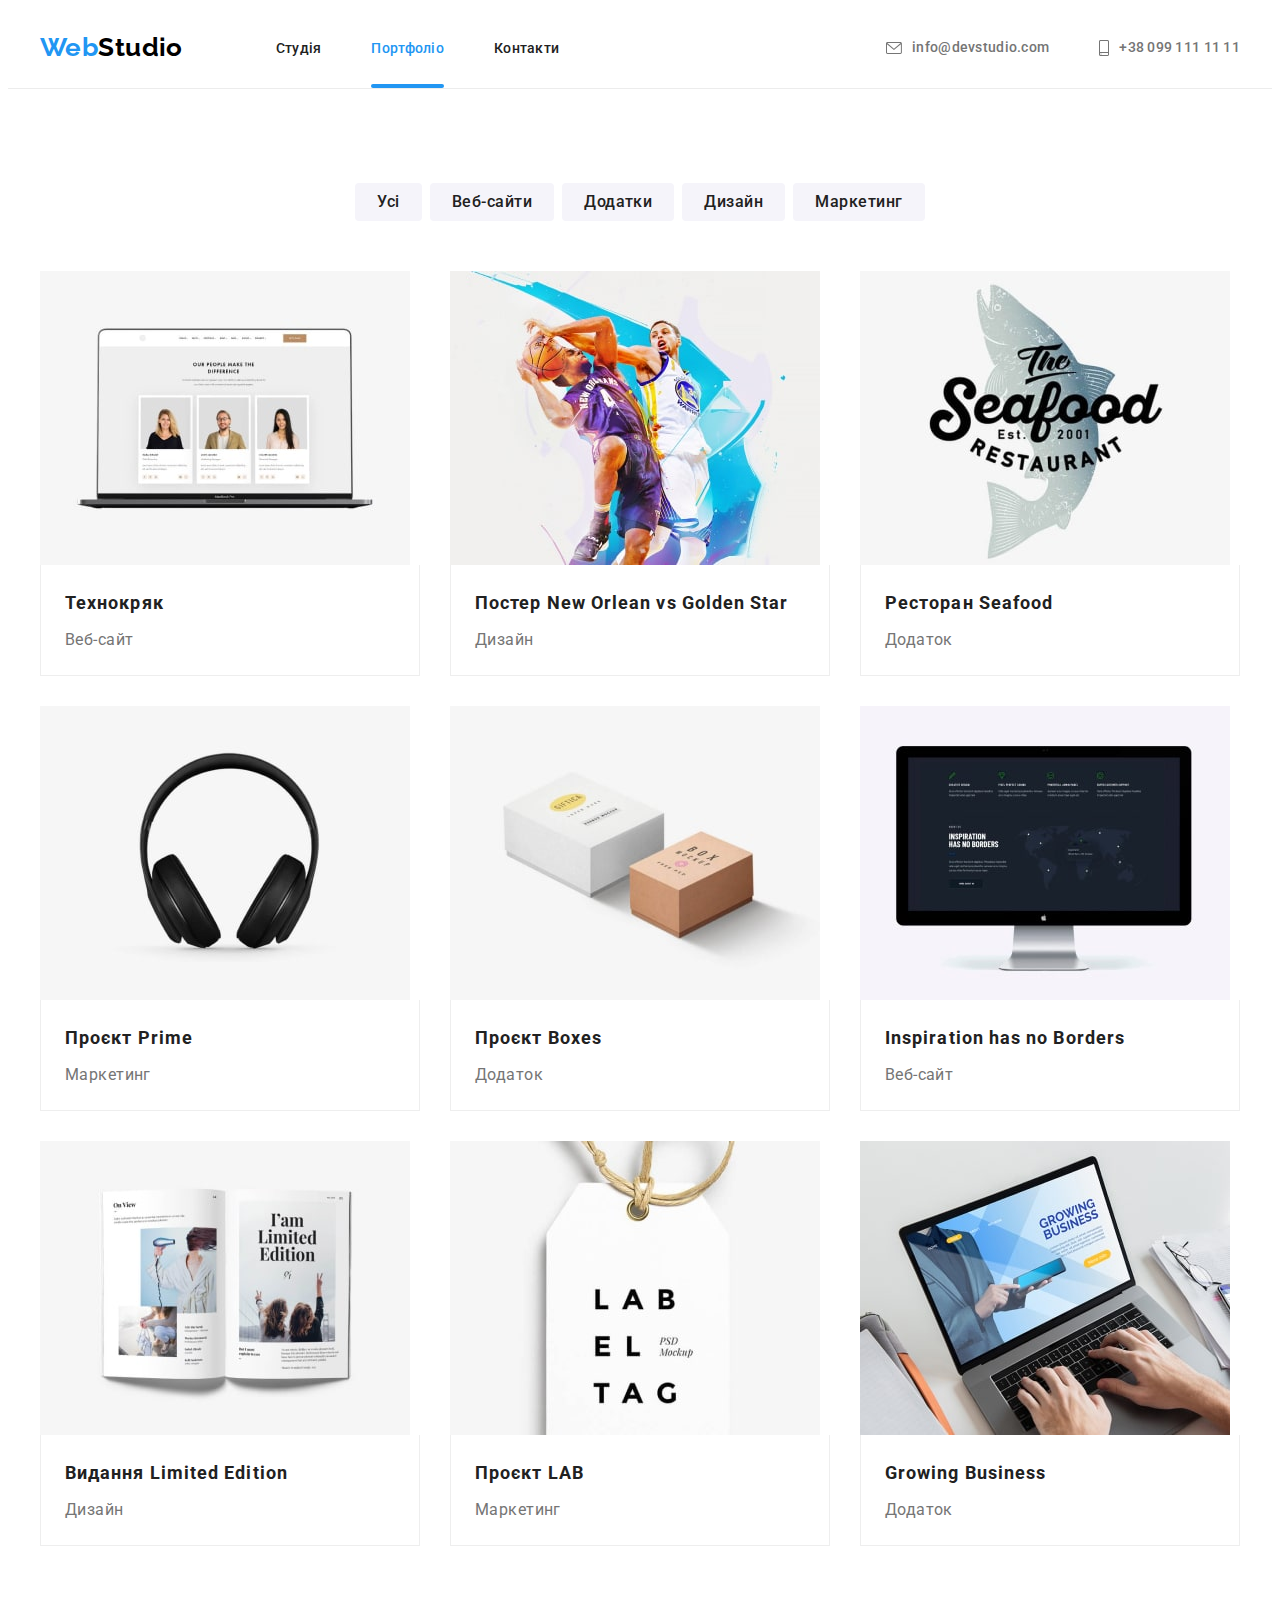
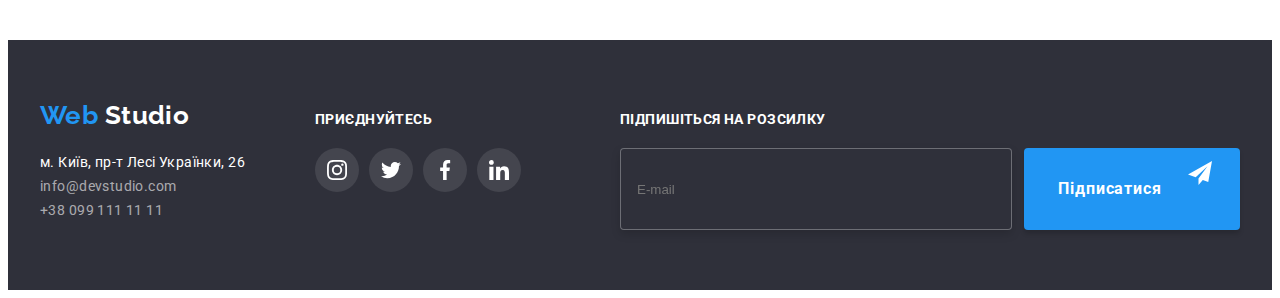
==== commit 236f216c: "placeholders" ====
--- a/portfolio.html
+++ b/portfolio.html
@@ -18,28 +18,30 @@
       referrerpolicy="no-referrer"
     />
     <link rel="stylesheet" href="./css/main.min.css" />
-    <link rel="stylesheet" href="./css1/styles.css" />
+
     <title>Студія</title>
   </head>
 
   <body>
     <header class="header">
-      <div class="container header--conteiner">
-      
-        <nav class="main-nav ">
-
-          <a href="./index.html" class="logo  link"><span class="logo__start">Web</span>Studio</a>
-         
-          <ul class="site-nav  list">
+      <div class="container header__container">
+        <nav class="main-nav">
+          <a href="./index.html" class="logo link"><span class="logo__start">Web</span>Studio</a>
+
+          <ul class="site-nav list">
             <li class="site-nav__item">
-              <a href="./index.html" class=" site-nav__link site-nav__link--active link ">Студія</a>
-            </li>
-            <li class="site-nav__item"><a href="./portfolio.html" class="site-nav__link link current">Портфоліо</a></li>
+              <a href="./index.html" class="site-nav__link link">Студія</a>
+            </li>
+            <li class="site-nav__item">
+              <a href="./portfolio.html" class="site-nav__link site-nav__link_active link current"
+                >Портфоліо</a
+              >
+            </li>
             <li class="site-nav__item"><a href="#" class="site-nav__link link">Контакти</a></li>
           </ul>
         </nav>
 
-        <ul class="contacts-nav main-nav--contacts-nav list">
+        <ul class="contacts-nav list">
           <li class="contacts-nav__item">
             <a href="mailto:info@devstudio.com" class="contacts-nav__link link">
               <svg class="contacts-nav__icon" width="16px" height="12px">
@@ -66,169 +68,179 @@
           <h1 class="visually-hidden">Портфоліо</h1>
 
           <ul class="filters list">
-            <li class="item"><button type="button" class="filters-button">Усі</button></li>
-            <li class="item"><button type="button" class="filters-button">Веб-сайти</button></li>
-            <li class="item"><button type="button" class="filters-button">Додатки</button></li>
-            <li class="item"><button type="button" class="filters-button">Дизайн</button></li>
-            <li class="item"><button type="button" class="filters-button">Маркетинг</button></li>
+            <li class="filters__item">
+              <button type="button" class="filters__button">Усі</button>
+            </li>
+            <li class="filters__item">
+              <button type="button" class="filters__button">Веб-сайти</button>
+            </li>
+            <li class="filters__item">
+              <button type="button" class="filters__button">Додатки</button>
+            </li>
+            <li class="filters__item">
+              <button type="button" class="filters__button">Дизайн</button>
+            </li>
+            <li class="filters__item">
+              <button type="button" class="filters__button">Маркетинг</button>
+            </li>
           </ul>
         </div>
         <div class="container">
           <ul class="project list">
-            <li class="flex-element">
-              <a class="project-link" href="#">
-                <div class="project-thumb">
+            <li class="project__item">
+              <a class="project__link" href="#">
+                <div class="project__thumb">
                   <img
                     src="./images/tehnokrjak.jpg"
                     alt="Екран ноутбуку зі зображенням сайту"
                     width="370"
                   />
-                  <p class="project-action">
-                    Ресурс пропонує комплексні пропозиції з різним рівнем функціоналу та сервісів.
-                    Все це дозволить відвідувачу отримати вичерпні відомості про компанію чи
-                    приватну особу.
-                  </p>
-                </div>
-                <div class="project-name">
-                  <h2 class="title">Технокряк</h2>
-                  <p class="text">Веб-сайт</p>
-                </div>
-              </a>
-            </li>
-            <li class="flex-element">
-              <a class="project-link" href="#">
-                <div class="project-thumb">
+                  <p class="project__action">
+                    Ресурс пропонує комплексні пропозиції з різним рівнем функціоналу та сервісів.
+                    Все це дозволить відвідувачу отримати вичерпні відомості про компанію чи
+                    приватну особу.
+                  </p>
+                </div>
+                <div class="project__name">
+                  <h2 class="project__title">Технокряк</h2>
+                  <p class="project__text">Веб-сайт</p>
+                </div>
+              </a>
+            </li>
+            <li class="project__item">
+              <a class="project__link" href="#">
+                <div class="project__thumb">
                   <img src="./images/poster.jpg" alt="Два баскетботісти з м'ячом" width="370" />
-                  <p class="project-action">
-                    Ресурс пропонує комплексні пропозиції з різним рівнем функціоналу та сервісів.
-                    Все це дозволить відвідувачу отримати вичерпні відомості про компанію чи
-                    приватну особу.
-                  </p>
-                </div>
-                <div class="project-name">
-                  <h2 class="title">Постер New Orlean vs Golden Star</h2>
-                  <p class="text">Дизайн</p>
-                </div>
-              </a>
-            </li>
-            <li class="flex-element">
-              <a class="project-link" href="#">
-                <div class="project-thumb">
+                  <p class="project__action">
+                    Ресурс пропонує комплексні пропозиції з різним рівнем функціоналу та сервісів.
+                    Все це дозволить відвідувачу отримати вичерпні відомості про компанію чи
+                    приватну особу.
+                  </p>
+                </div>
+                <div class="project__name">
+                  <h2 class="project__title">Постер New Orlean vs Golden Star</h2>
+                  <p class="project__text">Дизайн</p>
+                </div>
+              </a>
+            </li>
+            <li class="project__item">
+              <a class="project__link" href="#">
+                <div class="project__thumb">
                   <img src="./images/restoran.jpg" alt="Логотип ресторану-риба" width="370" />
-                  <p class="project-action">
-                    Ресурс пропонує комплексні пропозиції з різним рівнем функціоналу та сервісів.
-                    Все це дозволить відвідувачу отримати вичерпні відомості про компанію чи
-                    приватну особу.
-                  </p>
-                </div>
-                <div class="project-name">
-                  <h2 class="title">Ресторан Seafood</h2>
-                  <p class="text">Додаток</p>
-                </div>
-              </a>
-            </li>
-            <li class="flex-element">
-              <a class="project-link" href="#">
-                <div class="project-thumb">
+                  <p class="project__action">
+                    Ресурс пропонує комплексні пропозиції з різним рівнем функціоналу та сервісів.
+                    Все це дозволить відвідувачу отримати вичерпні відомості про компанію чи
+                    приватну особу.
+                  </p>
+                </div>
+                <div class="project__name">
+                  <h2 class="project__title">Ресторан Seafood</h2>
+                  <p class="project__text">Додаток</p>
+                </div>
+              </a>
+            </li>
+            <li class="project__item">
+              <a class="project__link" href="#">
+                <div class="project__thumb">
                   <img src="./images/prime.jpg" alt="Навушники" width="370" />
-                  <p class="project-action">
-                    Ресурс пропонує комплексні пропозиції з різним рівнем функціоналу та сервісів.
-                    Все це дозволить відвідувачу отримати вичерпні відомості про компанію чи
-                    приватну особу.
-                  </p>
-                </div>
-                <div class="project-name">
-                  <h2 class="title">Проєкт Prime</h2>
-                  <p class="text">Маркетинг</p>
-                </div>
-              </a>
-            </li>
-            <li class="flex-element">
-              <a class="project-link" href="#">
-                <div class="project-thumb">
+                  <p class="project__action">
+                    Ресурс пропонує комплексні пропозиції з різним рівнем функціоналу та сервісів.
+                    Все це дозволить відвідувачу отримати вичерпні відомості про компанію чи
+                    приватну особу.
+                  </p>
+                </div>
+                <div class="project__name">
+                  <h2 class="project__title">Проєкт Prime</h2>
+                  <p class="project__text">Маркетинг</p>
+                </div>
+              </a>
+            </li>
+            <li class="project__item">
+              <a class="project__link" href="#">
+                <div class="project__thumb">
                   <img src="./images/boxes.jpg" alt="Дві паперові коробочки" width="370" />
-                  <p class="project-action">
-                    Ресурс пропонує комплексні пропозиції з різним рівнем функціоналу та сервісів.
-                    Все це дозволить відвідувачу отримати вичерпні відомості про компанію чи
-                    приватну особу.
-                  </p>
-                </div>
-                <div class="project-name">
-                  <h2 class="title">Проєкт Boxes</h2>
-                  <p class="text">Додаток</p>
-                </div>
-              </a>
-            </li>
-            <li class="flex-element">
-              <a class="project-link" href="#">
-                <div class="project-thumb">
+                  <p class="project__action">
+                    Ресурс пропонує комплексні пропозиції з різним рівнем функціоналу та сервісів.
+                    Все це дозволить відвідувачу отримати вичерпні відомості про компанію чи
+                    приватну особу.
+                  </p>
+                </div>
+                <div class="project__name">
+                  <h2 class="project__title">Проєкт Boxes</h2>
+                  <p class="project__text">Додаток</p>
+                </div>
+              </a>
+            </li>
+            <li class="project__item">
+              <a class="project__link" href="#">
+                <div class="project__thumb">
                   <img
                     src="./images/inspiration.jpg"
                     alt="Монітор із зображенням сайту"
                     width="370"
                   />
-                  <p class="project-action">
-                    Ресурс пропонує комплексні пропозиції з різним рівнем функціоналу та сервісів.
-                    Все це дозволить відвідувачу отримати вичерпні відомості про компанію чи
-                    приватну особу.
-                  </p>
-                </div>
-                <div class="project-name">
-                  <h2 class="title">Inspiration has no Borders</h2>
-                  <p class="text">Веб-сайт</p>
-                </div>
-              </a>
-            </li>
-
-            <li class="flex-element">
-              <a class="project-link" href="#">
-                <div class="project-thumb">
+                  <p class="project__action">
+                    Ресурс пропонує комплексні пропозиції з різним рівнем функціоналу та сервісів.
+                    Все це дозволить відвідувачу отримати вичерпні відомості про компанію чи
+                    приватну особу.
+                  </p>
+                </div>
+                <div class="project__name">
+                  <h2 class="project__title">Inspiration has no Borders</h2>
+                  <p class="project__text">Веб-сайт</p>
+                </div>
+              </a>
+            </li>
+
+            <li class="project__item">
+              <a class="project__link" href="#">
+                <div class="project__thumb">
                   <img src="./images/limited.jpg" alt="Сторінки розгорнутої книги" width="370" />
-                  <p class="project-action">
-                    Ресурс пропонує комплексні пропозиції з різним рівнем функціоналу та сервісів.
-                    Все це дозволить відвідувачу отримати вичерпні відомості про компанію чи
-                    приватну особу.
-                  </p>
-                </div>
-                <div class="project-name">
-                  <h2 class="title">Видання Limited Edition</h2>
-                  <p class="text">Дизайн</p>
-                </div>
-              </a>
-            </li>
-            <li class="flex-element">
-              <a class="project-link" href="#">
-                <div class="project-thumb">
+                  <p class="project__action">
+                    Ресурс пропонує комплексні пропозиції з різним рівнем функціоналу та сервісів.
+                    Все це дозволить відвідувачу отримати вичерпні відомості про компанію чи
+                    приватну особу.
+                  </p>
+                </div>
+                <div class="project__name">
+                  <h2 class="project__title">Видання Limited Edition</h2>
+                  <p class="project__text">Дизайн</p>
+                </div>
+              </a>
+            </li>
+            <li class="project__item">
+              <a class="project__link" href="#">
+                <div class="project__thumb">
                   <img src="./images/lab.jpg" alt="Бірка з написом" width="370" />
-                  <p class="project-action">
-                    Ресурс пропонує комплексні пропозиції з різним рівнем функціоналу та сервісів.
-                    Все це дозволить відвідувачу отримати вичерпні відомості про компанію чи
-                    приватну особу.
-                  </p>
-                </div>
-                <div class="project-name">
-                  <h2 class="title">Проєкт LAB</h2>
-                  <p class="text">Маркетинг</p>
-                </div>
-              </a>
-            </li>
-            <li class="flex-element">
-              <a class="project-link" href="#">
-                <div class="project-thumb">
+                  <p class="project__action">
+                    Ресурс пропонує комплексні пропозиції з різним рівнем функціоналу та сервісів.
+                    Все це дозволить відвідувачу отримати вичерпні відомості про компанію чи
+                    приватну особу.
+                  </p>
+                </div>
+                <div class="project__name">
+                  <h2 class="project__title">Проєкт LAB</h2>
+                  <p class="project__text">Маркетинг</p>
+                </div>
+              </a>
+            </li>
+            <li class="project__item">
+              <a class="project__link" href="#">
+                <div class="project__thumb">
                   <img
                     src="./images/growing.jpg"
                     alt="Екран ноутбуку зі зображенням сайту"
                     width="370"
                   />
-                  <p class="project-action">
-                    Ресурс пропонує комплексні пропозиції з різним рівнем функціоналу та сервісів.
-                    Все це дозволить відвідувачу отримати вичерпні відомості про компанію чи
-                    приватну особу.
-                  </p>
-                </div>
-                <div class="project-name">
-                  <h2 class="title">Growing Business</h2>
-                  <p class="text">Додаток</p>
+                  <p class="project__action">
+                    Ресурс пропонує комплексні пропозиції з різним рівнем функціоналу та сервісів.
+                    Все це дозволить відвідувачу отримати вичерпні відомості про компанію чи
+                    приватну особу.
+                  </p>
+                </div>
+                <div class="project__name">
+                  <h2 class="project__title">Growing Business</h2>
+                  <p class="project__text">Додаток</p>
                 </div>
               </a>
             </li>
@@ -239,62 +251,63 @@
 
     <!-- footer -->
     <footer class="footer">
-      <div class="container">
-
+      <div class="container footer__container">
         <div>
-          <a href="./index.html" class="logo link">
+          <a href="./index.html" class="logo logo__end_color_white footer__logo link">
             <span class="logo__start">Web</span>
-           <span class="logo__end">Studio</span> 
+            <span>Studio</span>
           </a>
-          <address class="address">
+          <address class="footer-address">
             <ul class="list">
-              <li class="address__item">
+              <li class="footer-address__item">
                 <a
                   href="https://goo.gl/maps/msfJMVSiA2NbQieu8"
                   target="_blank"
                   rel="noopener noreferrer"
-                  class="address__text link"
+                  class="footer-address__text footer-address__link link"
                 >
                   м. Київ, пр-т Лесі Українки, 26
                 </a>
               </li>
-              <li class="address__item">
-                <a href="mailto:info@devstudio.com" class="link address__link">info@devstudio.com</a>
+              <li class="footer-address__item">
+                <a href="mailto:info@devstudio.com" class="link footer-address__link"
+                  >info@devstudio.com</a
+                >
               </li>
-              <li class="address__item">
-                <a href="tel:+380991111111" class=" link address__link">+38 099 111 11 11</a>
+              <li class="footer-address__item">
+                <a href="tel:+380991111111" class="link footer-address__link">+38 099 111 11 11</a>
               </li>
             </ul>
           </address>
         </div>
 
         <div class="futer-social">
-          <p class="futer-social-text">приєднуйтесь</p>
-          <ul class="futer-social-list list">
+          <p class="futer-social__text">приєднуйтесь</p>
+          <ul class="futer-social__list list">
             <li>
-              <a class="futer-social-link" href="#">
-                <svg class="futer-social-icon" width="20px" height="20px">
+              <a class="futer-social__link" href="#">
+                <svg class="futer-social__icon" width="20px" height="20px">
                   <use href="./images/sprite.svg#icon-instagram"></use>
                 </svg>
               </a>
             </li>
             <li>
-              <a class="futer-social-link" href="#">
-                <svg class="futer-social-icon" width="20px" height="20px">
+              <a class="futer-social__link" href="#">
+                <svg class="futer-social__icon" width="20px" height="20px">
                   <use href="./images/sprite.svg#icon-twitter"></use>
                 </svg>
               </a>
             </li>
             <li>
-              <a class="futer-social-link" href="#">
-                <svg class="futer-social-icon" width="20px" height="20px">
+              <a class="futer-social__link" href="#">
+                <svg class="futer-social__icon" width="20px" height="20px">
                   <use href="./images/sprite.svg#icon-facebook"></use>
                 </svg>
               </a>
             </li>
             <li>
-              <a class="futer-social-link" href="#">
-                <svg class="futer-social-icon" width="20px" height="20px">
+              <a class="futer-social__link" href="#">
+                <svg class="futer-social__icon" width="20px" height="20px">
                   <use href="./images/sprite.svg#icon-linkedin"></use>
                 </svg>
               </a>
@@ -302,20 +315,20 @@
           </ul>
         </div>
         <div class="futer-subscription">
-          <p class="futer-subscription-text">Підпишіться на розсилку</p>
-          <form class="futer-subscription-field">
+          <p class="futer-subscription__text">Підпишіться на розсилку</p>
+          <form class="futer-subscription__field">
             <label for="subs-mail">
               <input
                 type="email"
                 id="subs-mail"
-                class="futer-subscription-email"
+                class="futer-subscription__email"
                 placeholder="E-mail"
                 required
               />
             </label>
-            <button type="submit" class="button futer-subscription-button">
+            <button type="submit" class="button futer-subscription__button">
               Підписатися
-              <svg class="futer-subscription-icon" width="24px" height="24px">
+              <svg class="futer-subscription__icon" width="24px" height="24px">
                 <use href="./images/sprite.svg#icon-send"></use>
               </svg>
             </button>
--- a/css/main.min.css
+++ b/css/main.min.css
@@ -1 +1 @@
-:root{--primery-text-color: #757575;--secondary-text-color: #000000;--title-text-color: #212121;--accent-color: #2196f3;--primery-bg-color: #ffffff;--secondary-bg-color: #f5f4fa;--hyro-bg-color: #2f303a;--futer-address-color: rgba(255, 255, 255, 0.6);--container-bg-color: #eeeeee;--line-header-color: #ececec;--buton-active-color: #188ce8;--icon-color: #afb1b8}h1,h2,h3,h4,p{margin-top:0;margin-bottom:0}ul,ol{margin-top:0;margin-bottom:0;padding-left:0}button{cursor:pointer;display:block;margin:0 auto;border:none;border-radius:4px}img{display:block;max-width:100%;height:auto}a{text-decoration:none}body{background-color:var(--primery-bg-color);color:var(--primery-text-color);font-family:Roboto,"open sans",sans-serif;font-size:14px;letter-spacing:.03em}.link{text-decoration:none}.list{list-style:none}.visually-hidden{position:absolute;white-space:nowrap;width:1px;height:1px;overflow:hidden;border:0;padding:0;clip:rect(0 0 0 0);-webkit-clip-path:inset(50%);clip-path:inset(50%);margin:-1px}.container{width:1200px;padding:0 15px;margin:0 auto}.header{border-bottom:1px solid #ececec}.header__container{display:-webkit-box;display:-ms-flexbox;display:flex;-webkit-box-align:center;-ms-flex-align:center;align-items:center}.header__main-nav{display:-webkit-box;display:-ms-flexbox;display:flex;-webkit-box-align:center;-ms-flex-align:center;align-items:center}.logo{color:var(--secondary-text-color);font-family:"Raleway",sans-serif;font-weight:700;font-size:26px;line-height:1.2}.logo__start{color:var(--accent-color)}.logo__end{color:var(--primery-bg-color)}.site-nav{display:-webkit-box;display:-ms-flexbox;display:flex;margin-left:93px}.site-nav__item+.site-nav__item{margin-left:50px}.site-nav__link{display:block;padding-top:32px;padding-bottom:32px;color:var(--title-text-color);font-weight:500;line-height:1.14;letter-spacing:.02em;-webkit-transition:color 250ms cubic-bezier(0.4, 0, 0.2, 1);transition:color 250ms cubic-bezier(0.4, 0, 0.2, 1)}.site-nav__link:hover,.site-nav__link:focus{color:var(--accent-color)}.site-nav__item{position:relative}.site-nav__link--active::after{position:absolute;display:block;content:"";width:100%;height:4px;background-color:var(--accent-color);margin-top:28px;border-radius:2px}.current{color:var(--accent-color)}.contacts-nav{display:-webkit-box;display:-ms-flexbox;display:flex;-webkit-box-align:center;-ms-flex-align:center;align-items:center;margin-left:auto}.contacts-nav__item+.contacts-nav__item{margin-left:50px}.contacts-nav__link{display:-webkit-box;display:-ms-flexbox;display:flex;-webkit-box-align:center;-ms-flex-align:center;align-items:center;padding-top:32px;padding-bottom:32px;color:var(--primery-text-color);font-weight:500;line-height:1.14;letter-spacing:.02em;-webkit-transition:color 250ms cubic-bezier(0.4, 0, 0.2, 1);transition:color 250ms cubic-bezier(0.4, 0, 0.2, 1)}.contacts-nav__icon{margin-right:10px;fill:currentColor}.contacts-nav__link:hover,.contacts-nav__link:focus{color:var(--accent-color)}.hero{background-color:var(--hyro-bg-color);text-align:center;padding:200px 0}.hero__overlay{max-width:1600px;height:600px;margin:0 auto;background-image:-webkit-gradient(linear, left top, left bottom, from(rgba(47, 48, 58, 0.4)), to(rgba(47, 48, 58, 0.4))),url(../images/hero-fon.jpg);background-image:linear-gradient(rgba(47, 48, 58, 0.4), rgba(47, 48, 58, 0.4)),url(../images/hero-fon.jpg);background-repeat:no-repeat;background-size:cover}.hero__title{color:var(--primery-bg-color);width:696px;font-weight:900;font-size:44px;line-height:1.36;letter-spacing:.06em;text-transform:uppercase;margin:0 auto;margin-bottom:30px}.button{color:var(--primery-bg-color);background-color:var(--accent-color);min-width:216px;font-family:inherit;font-weight:700;font-size:16px;line-height:1.87;letter-spacing:.06em;-webkit-box-shadow:0px 4px 4px rgba(0,0,0,.15);box-shadow:0px 4px 4px rgba(0,0,0,.15);padding:10px 32px;-webkit-transition:background-color 250ms cubic-bezier(0.4, 0, 0.2, 1);transition:background-color 250ms cubic-bezier(0.4, 0, 0.2, 1)}.button:hover,.button:focus{background-color:var(--buton-active-color)}.section{padding-top:94px;padding-bottom:94px}.section-title{color:var(--title-text-color);font-weight:700;font-size:36px;line-height:1.17;text-align:center;margin-bottom:50px}.features__list .item{display:block}.features__thumb{height:120px;background:var(--secondary-bg-color);padding:25px 100px;margin-bottom:30px}.features__icon{width:70px;height:70px}.features__list{display:-webkit-box;display:-ms-flexbox;display:flex}.features__item{width:calc((100% - 90px)/4)}.features__item+.features__item{margin-left:30px}.features__title{color:var(--title-text-color);font-weight:700;font-size:14px;line-height:1.14;text-transform:uppercase;margin-bottom:10px}.features__text{font-weight:400;line-height:1.71}.work{padding-top:0%}.work__item{position:relative}.work__overlay{position:absolute;display:-webkit-box;display:-ms-flexbox;display:flex;-webkit-box-align:center;-ms-flex-align:center;align-items:center;-webkit-box-pack:center;-ms-flex-pack:center;justify-content:center;width:100%;height:70px;font-weight:700;line-height:1.14;border-radius:2px;text-transform:uppercase;color:var(--primery-bg-color);background-color:rgba(47,48,58,.8)}.work__item{display:-webkit-box;display:-ms-flexbox;display:flex;-webkit-box-align:end;-ms-flex-align:end;align-items:flex-end;-webkit-box-pack:center;-ms-flex-pack:center;justify-content:center}.work__list{display:-webkit-box;display:-ms-flexbox;display:flex}.work__item+.work__item{margin-left:30px}.team__name{padding-top:30px;padding-bottom:30px}.team__list{display:-webkit-box;display:-ms-flexbox;display:flex}.team__card+.team__card{margin-left:30px}.team{background-color:var(--secondary-bg-color)}.team__card{background-color:var(--primery-bg-color);width:calc((100% - 90px)/4);text-align:center;-webkit-box-shadow:0px 1px 3px rgba(0,0,0,.12),0px 1px 1px rgba(0,0,0,.14),0px 2px 1px rgba(0,0,0,.2);box-shadow:0px 1px 3px rgba(0,0,0,.12),0px 1px 1px rgba(0,0,0,.14),0px 2px 1px rgba(0,0,0,.2);border-radius:0px 0px 4px 4px}.team__title{margin-bottom:10px;color:var(--title-text-color);font-weight:500;font-size:16px;line-height:1.2}.team__text{color:var(--primery-text-color);font-weight:400;font-size:16px;line-height:1.2;margin-bottom:16px}.social{display:-webkit-box;display:-ms-flexbox;display:flex;-webkit-box-align:center;-ms-flex-align:center;align-items:center;-webkit-box-pack:center;-ms-flex-pack:center;justify-content:center;gap:10px}.social__link{display:-webkit-box;display:-ms-flexbox;display:flex;-webkit-box-align:center;-ms-flex-align:center;align-items:center;-webkit-box-pack:center;-ms-flex-pack:center;justify-content:center;width:44px;height:44px;border-radius:50%;color:var(--icon-color);-webkit-transition:background-color 250ms cubic-bezier(0.4, 0, 0.2, 1),color 250ms cubic-bezier(0.4, 0, 0.2, 1);transition:background-color 250ms cubic-bezier(0.4, 0, 0.2, 1),color 250ms cubic-bezier(0.4, 0, 0.2, 1)}.social__link:hover,.social__link:focus{background-color:var(--buton-active-color);color:var(--primery-bg-color)}.social__icon{fill:currentColor}.clients__list{display:-webkit-box;display:-ms-flexbox;display:flex}.clients__item{width:calc((100% - 150px)/6);height:92px}.clients__item+.clients__item{margin-left:30px}.clients__link{display:-webkit-box;display:-ms-flexbox;display:flex;-webkit-box-align:center;-ms-flex-align:center;align-items:center;-webkit-box-pack:center;-ms-flex-pack:center;justify-content:center;width:100%;height:100%;color:var(--icon-color);border:1px solid currentColor;border-radius:4px;-webkit-transition:color 250ms cubic-bezier(0.4, 0, 0.2, 1);transition:color 250ms cubic-bezier(0.4, 0, 0.2, 1)}.clients__icon{fill:currentColor}.clients__link:hover,.clients__link:focus{color:var(--accent-color)}.footer .container{display:-webkit-box;display:-ms-flexbox;display:flex;-webkit-box-align:baseline;-ms-flex-align:baseline;align-items:baseline}.footer{background-color:var(--hyro-bg-color);padding-top:60px;padding-bottom:60px}.footer__logo{display:block;margin-bottom:20px}.futer-social-text{color:var(--primery-bg-color);font-weight:700;font-size:14px;line-height:1.14;margin-bottom:20px;text-transform:uppercase}.futer-social-list{display:-webkit-box;display:-ms-flexbox;display:flex;gap:10px}.futer-social-link{display:-webkit-box;display:-ms-flexbox;display:flex;-webkit-box-align:center;-ms-flex-align:center;align-items:center;-webkit-box-pack:center;-ms-flex-pack:center;justify-content:center;width:44px;height:44px;border-radius:50%;background-color:rgba(255,255,255,.1);color:var(--primery-bg-color);-webkit-transition:background-color 250ms cubic-bezier(0.4, 0, 0.2, 1);transition:background-color 250ms cubic-bezier(0.4, 0, 0.2, 1)}.futer-social-link:hover,.futer-social-link:focus{background-color:var(--buton-active-color)}.futer-social-icon{fill:currentColor}.futer-social{margin-left:70px}.futer-subscription{margin-left:auto}.futer-subscription__text{font-weight:700;line-height:1.14;text-transform:uppercase;color:var(--primery-bg-color);margin-bottom:20px}.futer-subscription__field{display:-webkit-box;display:-ms-flexbox;display:flex;gap:12px}.futer-subscription__email{width:358px;height:50px;padding:15px 16px;border:1px solid rgba(255,255,255,.3);-webkit-filter:drop-shadow(0px 4px 4px rgba(0, 0, 0, 0.15));filter:drop-shadow(0px 4px 4px rgba(0, 0, 0, 0.15));border-radius:4px;background-color:var(--hyro-bg-color);color:rgba(255,255,255,.6)}.futer-subscription__button{position:relative;padding:10px 62px 10px 18px}.futer-subscription__icon{position:absolute;top:13px;right:28px}.footer-address__item+.address__item{margin-top:9px}.footer-address__link{color:rgba(255,255,255,.6);font-style:normal;font-weight:400;font-size:14px;line-height:1.71;-webkit-transition:color 250ms cubic-bezier(0.4, 0, 0.2, 1);transition:color 250ms cubic-bezier(0.4, 0, 0.2, 1)}.footer-address__link:hover,.footer-address__link:focus{color:var(--accent-color)}.footer-address__text{color:var(--primery-bg-color)}.portfolio{padding-top:94px;padding-bottom:94px}.filters{display:-webkit-box;display:-ms-flexbox;display:flex;-webkit-box-pack:center;-ms-flex-pack:center;justify-content:center;margin-bottom:50px}.filters .item+.item{margin-left:8px}.filters-button{padding:6px 22px;color:var(--title-text-color);font-family:inherit;font-weight:500;font-size:16px;line-height:1.62;letter-spacing:.03em;background-color:var(--secondary-bg-color);-webkit-transition:color 250ms cubic-bezier(0.4, 0, 0.2, 1),background-color 250ms cubic-bezier(0.4, 0, 0.2, 1),-webkit-box-shadow 250ms cubic-bezier(0.4, 0, 0.2, 1);transition:color 250ms cubic-bezier(0.4, 0, 0.2, 1),background-color 250ms cubic-bezier(0.4, 0, 0.2, 1),-webkit-box-shadow 250ms cubic-bezier(0.4, 0, 0.2, 1);transition:color 250ms cubic-bezier(0.4, 0, 0.2, 1),background-color 250ms cubic-bezier(0.4, 0, 0.2, 1),box-shadow 250ms cubic-bezier(0.4, 0, 0.2, 1);transition:color 250ms cubic-bezier(0.4, 0, 0.2, 1),background-color 250ms cubic-bezier(0.4, 0, 0.2, 1),box-shadow 250ms cubic-bezier(0.4, 0, 0.2, 1),-webkit-box-shadow 250ms cubic-bezier(0.4, 0, 0.2, 1)}.filters-button:hover,.filters-button:focus{background-color:var(--accent-color);color:var(--primery-bg-color);-webkit-box-shadow:0px 3px 1px rgba(0,0,0,.1),0px 1px 2px rgba(0,0,0,.08),0px 2px 2px rgba(0,0,0,.12);box-shadow:0px 3px 1px rgba(0,0,0,.1),0px 1px 2px rgba(0,0,0,.08),0px 2px 2px rgba(0,0,0,.12)}.project-thumb{position:relative;overflow:hidden}.project-action{top:0%;left:0%;position:absolute;opacity:0;-webkit-transform:translate(0, 100%);transform:translate(0, 100%);-webkit-transition:opacity 250ms cubic-bezier(0.4, 0, 0.2, 1),-webkit-transform 250ms cubic-bezier(0.4, 0, 0.2, 1);transition:opacity 250ms cubic-bezier(0.4, 0, 0.2, 1),-webkit-transform 250ms cubic-bezier(0.4, 0, 0.2, 1);transition:opacity 250ms cubic-bezier(0.4, 0, 0.2, 1),transform 250ms cubic-bezier(0.4, 0, 0.2, 1);transition:opacity 250ms cubic-bezier(0.4, 0, 0.2, 1),transform 250ms cubic-bezier(0.4, 0, 0.2, 1),-webkit-transform 250ms cubic-bezier(0.4, 0, 0.2, 1);width:100%;height:100%;background-color:rgba(33,150,243,.9);border:1px solid #000;padding:63px 24px;font-style:normal;font-weight:400;font-size:18px;line-height:1.56;color:var(--primery-bg-color);-webkit-box-shadow:0px 4px 4px rgba(0,0,0,.25);box-shadow:0px 4px 4px rgba(0,0,0,.25)}.project-link:hover .project-action,.project-link:focus .project-action{opacity:1;-webkit-transform:translateY(0%);transform:translateY(0%)}.project-link{display:block}.project-link:hover,.project-link:focus{-webkit-box-shadow:0px 3px 1px rgba(0,0,0,.1),0px 1px 2px rgba(0,0,0,.08),0px 2px 2px rgba(0,0,0,.12);box-shadow:0px 3px 1px rgba(0,0,0,.1),0px 1px 2px rgba(0,0,0,.08),0px 2px 2px rgba(0,0,0,.12)}.project{display:-webkit-box;display:-ms-flexbox;display:flex;-ms-flex-wrap:wrap;flex-wrap:wrap}.project-name{padding:20px 24px;border:1px solid #eee;border-top:none}.project-name .title{margin-bottom:4px}.flex-element{width:calc((100% - 60px)/3);margin-right:30px;margin-bottom:30px}.flex-element:nth-child(3n){margin-right:0}.flex-element:nth-last-child(-n+3){margin-bottom:0}.project .title{color:var(--title-text-color);font-weight:700;font-size:18px;line-height:2;letter-spacing:.06em}.project .text{color:var(--primery-text-color);font-weight:400;font-size:16px;line-height:1.88}.blackdrop{position:fixed;top:0;left:0;width:100%;height:100%;background-color:rgba(0,0,0,.2);opacity:1;-webkit-transition:visibility 250ms cubic-bezier(0.4, 0, 0.2, 1),opacity 250ms cubic-bezier(0.4, 0, 0.2, 1);transition:visibility 250ms cubic-bezier(0.4, 0, 0.2, 1),opacity 250ms cubic-bezier(0.4, 0, 0.2, 1)}.is-hidden{visibility:hidden;opacity:0;pointer-events:none}.blackdrop.is-hidden .modal{-webkit-transform:scale(0.9) translate(-50%, -50%);transform:scale(0.9) translate(-50%, -50%)}.modal{position:absolute;top:50%;left:50%;-webkit-transform:translate(-50%, -50%) scale(1);transform:translate(-50%, -50%) scale(1);-webkit-transition:-webkit-transform 250ms cubic-bezier(0.4, 0, 0.2, 1);transition:-webkit-transform 250ms cubic-bezier(0.4, 0, 0.2, 1);transition:transform 250ms cubic-bezier(0.4, 0, 0.2, 1);transition:transform 250ms cubic-bezier(0.4, 0, 0.2, 1), -webkit-transform 250ms cubic-bezier(0.4, 0, 0.2, 1);width:528px;height:581px;background-color:#fff;-webkit-box-shadow:0px 1px 3px rgba(0,0,0,.12),0px 1px 1px rgba(0,0,0,.14),0px 2px 1px rgba(0,0,0,.2);box-shadow:0px 1px 3px rgba(0,0,0,.12),0px 1px 1px rgba(0,0,0,.14),0px 2px 1px rgba(0,0,0,.2);border-radius:4px}.button-close{position:absolute;top:8px;right:8px;width:30px;height:30px;border-radius:50%;background-color:var(--primery-bg-color);padding:0;display:-webkit-box;display:-ms-flexbox;display:flex;-webkit-box-align:start;-ms-flex-align:start;align-items:flex-start;-webkit-box-pack:end;-ms-flex-pack:end;justify-content:flex-end}.button-close-icon{-webkit-transition:fill 250ms cubic-bezier(0.4, 0, 0.2, 1);transition:fill 250ms cubic-bezier(0.4, 0, 0.2, 1)}.button-close-icon:hover,.button-close-icon:focus{fill:var(--accent-color)}.form{min-width:528px;min-height:581px;padding:40px}.form__title{margin-bottom:10px;text-align:center;font-weight:700;font-size:20px;line-height:1.15;color:var(--title-text-color);margin-bottom:12px}.form__field{display:-webkit-box;display:-ms-flexbox;display:flex;-webkit-box-orient:vertical;-webkit-box-direction:normal;-ms-flex-direction:column;flex-direction:column;margin-bottom:10px}.form__label{margin-bottom:4px;font-weight:400;font-size:12px;line-height:1.17;letter-spacing:.01em;color:var(--primery-text-color)}.form__input{margin:0;padding:10px 42px;border:1px solid rgba(33,33,33,.2);border-radius:4px;width:100%;-webkit-transition:border-color 250ms cubic-bezier(0.4, 0, 0.2, 1);transition:border-color 250ms cubic-bezier(0.4, 0, 0.2, 1)}.form__input-wrap{position:relative}.form__icon{position:absolute;top:50%;left:15px;-webkit-transform:translateY(-50%);transform:translateY(-50%);-webkit-transition:fill 250ms cubic-bezier(0.4, 0, 0.2, 1);transition:fill 250ms cubic-bezier(0.4, 0, 0.2, 1);width:18px;height:18px}.form__input:focus+.form__icon{fill:var(--accent-color)}.form__input:focus{border-color:var(--accent-color);outline:none}.form__comment-text{resize:none;width:448px;height:120px;padding:12px 16px;font-weight:400;font-size:12px;line-height:1.17;letter-spacing:.01em;border:1px solid rgba(33,33,33,.2);border-radius:4px;color:var(--title-text-color);-webkit-transition:border-color 250ms cubic-bezier(0.4, 0, 0.2, 1);transition:border-color 250ms cubic-bezier(0.4, 0, 0.2, 1)}.form__comment-text::-webkit-input-placeholder{color:rgba(117,117,117,.5)}.form__comment-text::-moz-placeholder{color:rgba(117,117,117,.5)}.form__comment-text:-ms-input-placeholder{color:rgba(117,117,117,.5)}.form__comment-text::-ms-input-placeholder{color:rgba(117,117,117,.5)}.form__comment-text::placeholder{color:rgba(117,117,117,.5)}.form__comment-text:focus{border-color:var(--accent-color);outline:none}.form__comment{margin-bottom:20px}.checkbox-label{display:-webkit-box;display:-ms-flexbox;display:flex;-webkit-box-align:center;-ms-flex-align:center;align-items:center;-webkit-box-pack:center;-ms-flex-pack:center;justify-content:center;margin-bottom:30px}.checkbox:checked+.checkbox-icon{border-color:var(--accent-color);background-color:var(--accent-color);background-image:url(../images/check.svg);background-size:contain;background-origin:border-box}.checkbox:focus+.checkbox-icon{border-color:var(--accent-color)}.checkbox-icon{display:inline-block;width:16px;height:15px;border:2px solid var(--title-text-color);border-radius:3px;margin-right:7px;-webkit-transition:background-color 250ms cubic-bezier(0.4, 0, 0.2, 1),border-color 250ms cubic-bezier(0.4, 0, 0.2, 1);transition:background-color 250ms cubic-bezier(0.4, 0, 0.2, 1),border-color 250ms cubic-bezier(0.4, 0, 0.2, 1)}.checkbox-text{font-weight:400;font-size:14px;line-height:1.71;color:var(--primery-text-color);text-shadow:0px 4px 4px rgba(0,0,0,.25)}.checkbox-link{text-decoration:underline;color:var(--accent-color)}/*# sourceMappingURL=main.min.css.map */+:root{--primery-text-color: #757575;--secondary-text-color: #000000;--title-text-color: #212121;--accent-color: #2196f3;--primery-bg-color: #ffffff;--secondary-bg-color: #f5f4fa;--hyro-bg-color: #2f303a;--futer-address-color: rgba(255, 255, 255, 0.6);--container-bg-color: #eeeeee;--line-header-color: #ececec;--buton-active-color: #188ce8;--icon-color: #afb1b8}.futer-social__link,.work__item,.work__overlay{display:-webkit-box;display:-ms-flexbox;display:flex;-webkit-box-align:center;-ms-flex-align:center;align-items:center;-webkit-box-pack:center;-ms-flex-pack:center;justify-content:center}h1,h2,h3,h4,p{margin-top:0;margin-bottom:0}ul,ol{margin-top:0;margin-bottom:0;padding-left:0}button{cursor:pointer;display:block;margin:0 auto;border:none;border-radius:4px}img{display:block;max-width:100%;height:auto}a{text-decoration:none}body{background-color:var(--primery-bg-color);color:var(--primery-text-color);font-family:Roboto,"open sans",sans-serif;font-size:14px;letter-spacing:.03em}.link{text-decoration:none}.list{list-style:none}.visually-hidden{position:absolute;white-space:nowrap;width:1px;height:1px;overflow:hidden;border:0;padding:0;clip:rect(0 0 0 0);-webkit-clip-path:inset(50%);clip-path:inset(50%);margin:-1px}.container{width:1200px;padding:0 15px;margin:0 auto}.header{border-bottom:1px solid #ececec}.header__container{display:-webkit-box;display:-ms-flexbox;display:flex;-webkit-box-align:center;-ms-flex-align:center;align-items:center}.main-nav{display:-webkit-box;display:-ms-flexbox;display:flex;-webkit-box-align:center;-ms-flex-align:center;align-items:center}.logo{color:var(--secondary-text-color);font-family:"Raleway",sans-serif;font-weight:700;font-size:26px;line-height:1.2}.logo__start{color:var(--accent-color)}.site-nav{display:-webkit-box;display:-ms-flexbox;display:flex;margin-left:93px}.site-nav__item{position:relative}.site-nav__item+.site-nav__item{margin-left:50px}.site-nav__link{padding-top:32px;padding-bottom:32px;color:var(--title-text-color);font-weight:500;line-height:1.14;letter-spacing:.02em;-webkit-transition:color 250ms cubic-bezier(0.4, 0, 0.2, 1);transition:color 250ms cubic-bezier(0.4, 0, 0.2, 1)}.site-nav__link:hover,.site-nav__link:focus{color:var(--accent-color)}.site-nav__link_active::after{position:absolute;display:block;content:"";width:100%;height:4px;background-color:var(--accent-color);margin-top:28px;border-radius:2px}.current{color:var(--accent-color)}.contacts-nav{display:-webkit-box;display:-ms-flexbox;display:flex;-webkit-box-align:center;-ms-flex-align:center;align-items:center;margin-left:auto}.contacts-nav__item+.contacts-nav__item{margin-left:50px}.contacts-nav__link{display:-webkit-box;display:-ms-flexbox;display:flex;-webkit-box-align:center;-ms-flex-align:center;align-items:center;padding-top:32px;padding-bottom:32px;color:var(--primery-text-color);font-weight:500;line-height:1.14;letter-spacing:.02em;-webkit-transition:color 250ms cubic-bezier(0.4, 0, 0.2, 1);transition:color 250ms cubic-bezier(0.4, 0, 0.2, 1)}.contacts-nav__link:hover,.contacts-nav__link:focus{color:var(--accent-color)}.contacts-nav__icon{margin-right:10px;fill:currentColor}.hero{background-color:var(--hyro-bg-color);text-align:center;padding:200px 0}.hero__overlay{max-width:1600px;height:600px;margin:0 auto;background-image:-webkit-gradient(linear, left top, left bottom, from(rgba(47, 48, 58, 0.4)), to(rgba(47, 48, 58, 0.4))),url(../images/hero-fon.jpg);background-image:linear-gradient(rgba(47, 48, 58, 0.4), rgba(47, 48, 58, 0.4)),url(../images/hero-fon.jpg);background-repeat:no-repeat;background-size:cover}.hero__title{color:var(--primery-bg-color);width:696px;font-weight:900;font-size:44px;line-height:1.36;letter-spacing:.06em;text-transform:uppercase;margin:0 auto;margin-bottom:30px}.button{color:var(--primery-bg-color);background-color:var(--accent-color);min-width:216px;font-family:inherit;font-weight:700;font-size:16px;line-height:1.87;letter-spacing:.06em;-webkit-box-shadow:0px 4px 4px rgba(0,0,0,.15);box-shadow:0px 4px 4px rgba(0,0,0,.15);padding:10px 32px;-webkit-transition:background-color 250ms cubic-bezier(0.4, 0, 0.2, 1);transition:background-color 250ms cubic-bezier(0.4, 0, 0.2, 1)}.button:hover,.button:focus{background-color:var(--buton-active-color)}.section{padding-top:94px;padding-bottom:94px}.section-title{color:var(--title-text-color);font-weight:700;font-size:36px;line-height:1.17;text-align:center;margin-bottom:50px}.features__thumb{height:120px;background:var(--secondary-bg-color);padding:25px 100px;margin-bottom:30px}.features__icon{width:70px;height:70px}.features__list{display:-webkit-box;display:-ms-flexbox;display:flex}.features__item{width:calc((100% - 90px)/4)}.features__item+.features__item{margin-left:30px}.features__title{color:var(--title-text-color);font-weight:700;font-size:14px;line-height:1.14;text-transform:uppercase;margin-bottom:10px}.features__text{font-weight:400;line-height:1.71}.work{padding-top:0%}.work__list{display:-webkit-box;display:-ms-flexbox;display:flex}.work__overlay{position:absolute;width:100%;height:70px;font-weight:700;line-height:1.14;border-radius:2px;text-transform:uppercase;color:var(--primery-bg-color);background-color:rgba(47,48,58,.8)}.work__item{position:relative}.work__item+.work__item{margin-left:30px}.team__name{padding-top:30px;padding-bottom:30px}.team{background-color:var(--secondary-bg-color)}.team__list{display:-webkit-box;display:-ms-flexbox;display:flex}.team__card{background-color:var(--primery-bg-color);width:calc((100% - 90px)/4);text-align:center;-webkit-box-shadow:0px 1px 3px rgba(0,0,0,.12),0px 1px 1px rgba(0,0,0,.14),0px 2px 1px rgba(0,0,0,.2);box-shadow:0px 1px 3px rgba(0,0,0,.12),0px 1px 1px rgba(0,0,0,.14),0px 2px 1px rgba(0,0,0,.2);border-radius:0px 0px 4px 4px}.team__card+.team__card{margin-left:30px}.team__title{margin-bottom:10px;color:var(--title-text-color);font-weight:500;font-size:16px;line-height:1.2}.team__text{color:var(--primery-text-color);font-weight:400;font-size:16px;line-height:1.2;margin-bottom:16px}.social{display:-webkit-box;display:-ms-flexbox;display:flex;-webkit-box-align:center;-ms-flex-align:center;align-items:center;-webkit-box-pack:center;-ms-flex-pack:center;justify-content:center;gap:10px}.social__link{display:-webkit-box;display:-ms-flexbox;display:flex;-webkit-box-align:center;-ms-flex-align:center;align-items:center;-webkit-box-pack:center;-ms-flex-pack:center;justify-content:center;width:44px;height:44px;border-radius:50%;color:var(--icon-color);-webkit-transition:background-color 250ms cubic-bezier(0.4, 0, 0.2, 1),color 250ms cubic-bezier(0.4, 0, 0.2, 1);transition:background-color 250ms cubic-bezier(0.4, 0, 0.2, 1),color 250ms cubic-bezier(0.4, 0, 0.2, 1)}.social__link:hover,.social__link:focus{background-color:var(--buton-active-color);color:var(--primery-bg-color)}.social__icon{fill:currentColor}.clients__list{display:-webkit-box;display:-ms-flexbox;display:flex}.clients__item{width:calc((100% - 150px)/6);height:92px}.clients__item+.clients__item{margin-left:30px}.clients__link{display:-webkit-box;display:-ms-flexbox;display:flex;-webkit-box-align:center;-ms-flex-align:center;align-items:center;-webkit-box-pack:center;-ms-flex-pack:center;justify-content:center;width:100%;height:100%;color:var(--icon-color);border:1px solid currentColor;border-radius:4px;-webkit-transition:color 250ms cubic-bezier(0.4, 0, 0.2, 1);transition:color 250ms cubic-bezier(0.4, 0, 0.2, 1)}.clients__link:hover,.clients__link:focus{color:var(--accent-color)}.clients__icon{fill:currentColor}.footer__container{display:-webkit-box;display:-ms-flexbox;display:flex;-webkit-box-align:baseline;-ms-flex-align:baseline;align-items:baseline}.footer{background-color:var(--hyro-bg-color);padding-top:60px;padding-bottom:60px}.footer__logo{display:block;margin-bottom:20px}.logo__end_color_white{color:var(--primery-bg-color)}.futer-social__text{color:var(--primery-bg-color);font-weight:700;font-size:14px;line-height:1.14;margin-bottom:20px;text-transform:uppercase}.futer-social__list{display:-webkit-box;display:-ms-flexbox;display:flex;gap:10px}.futer-social__link{width:44px;height:44px;border-radius:50%;background-color:rgba(255,255,255,.1);color:var(--primery-bg-color);-webkit-transition:background-color 250ms cubic-bezier(0.4, 0, 0.2, 1);transition:background-color 250ms cubic-bezier(0.4, 0, 0.2, 1)}.futer-social__link:hover,.futer-social__link:focus{background-color:var(--buton-active-color)}.futer-social__icon{fill:currentColor}.futer-social{margin-left:70px}.futer-subscription{margin-left:auto}.futer-subscription__text{font-weight:700;line-height:1.14;text-transform:uppercase;color:var(--primery-bg-color);margin-bottom:20px}.futer-subscription__field{display:-webkit-box;display:-ms-flexbox;display:flex;gap:12px}.futer-subscription__email{width:358px;height:50px;padding:15px 16px;border:1px solid rgba(255,255,255,.3);-webkit-filter:drop-shadow(0px 4px 4px rgba(0, 0, 0, 0.15));filter:drop-shadow(0px 4px 4px rgba(0, 0, 0, 0.15));border-radius:4px;background-color:var(--hyro-bg-color);color:rgba(255,255,255,.6)}.futer-subscription__button{position:relative;padding:10px 62px 10px 18px}.futer-subscription__icon{position:absolute;top:13px;right:28px}.footer-address__item+.address__item{margin-top:9px}.footer-address__link{color:rgba(255,255,255,.6);font-style:normal;font-weight:400;font-size:14px;line-height:1.71;-webkit-transition:color 250ms cubic-bezier(0.4, 0, 0.2, 1);transition:color 250ms cubic-bezier(0.4, 0, 0.2, 1)}.footer-address__link:hover,.footer-address__link:focus{color:var(--accent-color)}.footer-address__text{color:var(--primery-bg-color)}.portfolio{padding-top:94px;padding-bottom:94px}.filters{display:-webkit-box;display:-ms-flexbox;display:flex;-webkit-box-pack:center;-ms-flex-pack:center;justify-content:center;margin-bottom:50px}.filters__item+.filters__item{margin-left:8px}.filters__button{padding:6px 22px;color:var(--title-text-color);font-family:inherit;font-weight:500;font-size:16px;line-height:1.62;letter-spacing:.03em;background-color:var(--secondary-bg-color);-webkit-transition:color 250ms cubic-bezier(0.4, 0, 0.2, 1),background-color 250ms cubic-bezier(0.4, 0, 0.2, 1),-webkit-box-shadow 250ms cubic-bezier(0.4, 0, 0.2, 1);transition:color 250ms cubic-bezier(0.4, 0, 0.2, 1),background-color 250ms cubic-bezier(0.4, 0, 0.2, 1),-webkit-box-shadow 250ms cubic-bezier(0.4, 0, 0.2, 1);transition:color 250ms cubic-bezier(0.4, 0, 0.2, 1),background-color 250ms cubic-bezier(0.4, 0, 0.2, 1),box-shadow 250ms cubic-bezier(0.4, 0, 0.2, 1);transition:color 250ms cubic-bezier(0.4, 0, 0.2, 1),background-color 250ms cubic-bezier(0.4, 0, 0.2, 1),box-shadow 250ms cubic-bezier(0.4, 0, 0.2, 1),-webkit-box-shadow 250ms cubic-bezier(0.4, 0, 0.2, 1)}.filters__button:hover,.filters__button:focus{background-color:var(--accent-color);color:var(--primery-bg-color);-webkit-box-shadow:0px 3px 1px rgba(0,0,0,.1),0px 1px 2px rgba(0,0,0,.08),0px 2px 2px rgba(0,0,0,.12);box-shadow:0px 3px 1px rgba(0,0,0,.1),0px 1px 2px rgba(0,0,0,.08),0px 2px 2px rgba(0,0,0,.12)}.project__thumb{position:relative;overflow:hidden}.project__action{top:0%;left:0%;position:absolute;opacity:0;-webkit-transform:translate(0, 100%);transform:translate(0, 100%);-webkit-transition:opacity 250ms cubic-bezier(0.4, 0, 0.2, 1),-webkit-transform 250ms cubic-bezier(0.4, 0, 0.2, 1);transition:opacity 250ms cubic-bezier(0.4, 0, 0.2, 1),-webkit-transform 250ms cubic-bezier(0.4, 0, 0.2, 1);transition:opacity 250ms cubic-bezier(0.4, 0, 0.2, 1),transform 250ms cubic-bezier(0.4, 0, 0.2, 1);transition:opacity 250ms cubic-bezier(0.4, 0, 0.2, 1),transform 250ms cubic-bezier(0.4, 0, 0.2, 1),-webkit-transform 250ms cubic-bezier(0.4, 0, 0.2, 1);width:100%;height:100%;background-color:rgba(33,150,243,.9);border:1px solid #000;padding:63px 24px;font-style:normal;font-weight:400;font-size:18px;line-height:1.56;color:var(--primery-bg-color);-webkit-box-shadow:0px 4px 4px rgba(0,0,0,.25);box-shadow:0px 4px 4px rgba(0,0,0,.25)}.project__link:hover .project__action,.project__link:focus .project__action{opacity:1;-webkit-transform:translateY(0%);transform:translateY(0%)}.project__link{display:block}.project__link:hover,.project__link:focus{-webkit-box-shadow:0px 3px 1px rgba(0,0,0,.1),0px 1px 2px rgba(0,0,0,.08),0px 2px 2px rgba(0,0,0,.12);box-shadow:0px 3px 1px rgba(0,0,0,.1),0px 1px 2px rgba(0,0,0,.08),0px 2px 2px rgba(0,0,0,.12)}.project{display:-webkit-box;display:-ms-flexbox;display:flex;-ms-flex-wrap:wrap;flex-wrap:wrap}.project__name{padding:20px 24px;border:1px solid #eee;border-top:none}.project__title{margin-bottom:4px}.project__item{width:calc((100% - 60px)/3);margin-right:30px;margin-bottom:30px}.project__item:nth-child(3n){margin-right:0}.project__item:nth-last-child(-n+3){margin-bottom:0}.project__title{color:var(--title-text-color);font-weight:700;font-size:18px;line-height:2;letter-spacing:.06em}.project__text{color:var(--primery-text-color);font-weight:400;font-size:16px;line-height:1.88}.blackdrop{position:fixed;top:0;left:0;width:100%;height:100%;background-color:rgba(0,0,0,.2);opacity:1;-webkit-transition:visibility 250ms cubic-bezier(0.4, 0, 0.2, 1),opacity 250ms cubic-bezier(0.4, 0, 0.2, 1);transition:visibility 250ms cubic-bezier(0.4, 0, 0.2, 1),opacity 250ms cubic-bezier(0.4, 0, 0.2, 1)}.is-hidden{visibility:hidden;opacity:0;pointer-events:none}.blackdrop.is-hidden .modal{-webkit-transform:scale(0.9) translate(-50%, -50%);transform:scale(0.9) translate(-50%, -50%)}.modal{position:absolute;top:50%;left:50%;-webkit-transform:translate(-50%, -50%) scale(1);transform:translate(-50%, -50%) scale(1);-webkit-transition:-webkit-transform 250ms cubic-bezier(0.4, 0, 0.2, 1);transition:-webkit-transform 250ms cubic-bezier(0.4, 0, 0.2, 1);transition:transform 250ms cubic-bezier(0.4, 0, 0.2, 1);transition:transform 250ms cubic-bezier(0.4, 0, 0.2, 1), -webkit-transform 250ms cubic-bezier(0.4, 0, 0.2, 1);width:528px;height:581px;background-color:#fff;-webkit-box-shadow:0px 1px 3px rgba(0,0,0,.12),0px 1px 1px rgba(0,0,0,.14),0px 2px 1px rgba(0,0,0,.2);box-shadow:0px 1px 3px rgba(0,0,0,.12),0px 1px 1px rgba(0,0,0,.14),0px 2px 1px rgba(0,0,0,.2);border-radius:4px}.button-close{position:absolute;top:8px;right:8px;width:30px;height:30px;border-radius:50%;background-color:var(--primery-bg-color);padding:0;display:-webkit-box;display:-ms-flexbox;display:flex;-webkit-box-align:start;-ms-flex-align:start;align-items:flex-start;-webkit-box-pack:end;-ms-flex-pack:end;justify-content:flex-end}.button-close__icon{-webkit-transition:fill 250ms cubic-bezier(0.4, 0, 0.2, 1);transition:fill 250ms cubic-bezier(0.4, 0, 0.2, 1)}.button-close__icon:hover,.button-close__icon:focus{fill:var(--accent-color)}.form{min-width:528px;min-height:581px;padding:40px}.form__title{margin-bottom:10px;text-align:center;font-weight:700;font-size:20px;line-height:1.15;color:var(--title-text-color);margin-bottom:12px}.form__field{display:-webkit-box;display:-ms-flexbox;display:flex;-webkit-box-orient:vertical;-webkit-box-direction:normal;-ms-flex-direction:column;flex-direction:column;margin-bottom:10px}.form__label{margin-bottom:4px;font-weight:400;font-size:12px;line-height:1.17;letter-spacing:.01em;color:var(--primery-text-color)}.form__input{margin:0;padding:10px 42px;border:1px solid rgba(33,33,33,.2);border-radius:4px;width:100%;-webkit-transition:border-color 250ms cubic-bezier(0.4, 0, 0.2, 1);transition:border-color 250ms cubic-bezier(0.4, 0, 0.2, 1)}.form__input:focus{border-color:var(--accent-color);outline:none}.form__input-wrap{position:relative}.form__icon{position:absolute;top:50%;left:15px;-webkit-transform:translateY(-50%);transform:translateY(-50%);-webkit-transition:fill 250ms cubic-bezier(0.4, 0, 0.2, 1);transition:fill 250ms cubic-bezier(0.4, 0, 0.2, 1);width:18px;height:18px}.form__input:focus+.form__icon{fill:var(--accent-color)}.form__comment-text{resize:none;width:448px;height:120px;padding:12px 16px;font-weight:400;font-size:12px;line-height:1.17;letter-spacing:.01em;border:1px solid rgba(33,33,33,.2);border-radius:4px;color:var(--title-text-color);-webkit-transition:border-color 250ms cubic-bezier(0.4, 0, 0.2, 1);transition:border-color 250ms cubic-bezier(0.4, 0, 0.2, 1)}.form__comment-text::-webkit-input-placeholder{color:rgba(117,117,117,.5)}.form__comment-text::-moz-placeholder{color:rgba(117,117,117,.5)}.form__comment-text:-ms-input-placeholder{color:rgba(117,117,117,.5)}.form__comment-text::-ms-input-placeholder{color:rgba(117,117,117,.5)}.form__comment-text::placeholder{color:rgba(117,117,117,.5)}.form__comment-text:focus{border-color:var(--accent-color);outline:none}.form__comment{margin-bottom:20px}.checkbox__label{display:-webkit-box;display:-ms-flexbox;display:flex;-webkit-box-align:center;-ms-flex-align:center;align-items:center;-webkit-box-pack:center;-ms-flex-pack:center;justify-content:center;margin-bottom:30px}.checkbox__icon{display:inline-block;width:16px;height:15px;border:2px solid var(--title-text-color);border-radius:3px;margin-right:7px;-webkit-transition:background-color 250ms cubic-bezier(0.4, 0, 0.2, 1),border-color 250ms cubic-bezier(0.4, 0, 0.2, 1);transition:background-color 250ms cubic-bezier(0.4, 0, 0.2, 1),border-color 250ms cubic-bezier(0.4, 0, 0.2, 1)}.checkbox__input:focus+.checkbox__icon{border-color:var(--accent-color)}.checkbox__input:checked+.checkbox__icon{border-color:var(--accent-color);background-color:var(--accent-color);background-image:url(../images/check.svg);background-size:contain;background-origin:border-box}.checkbox__text{font-weight:400;font-size:14px;line-height:1.71;color:var(--primery-text-color);text-shadow:0px 4px 4px rgba(0,0,0,.25)}.checkbox__link{text-decoration:underline;color:var(--accent-color)}/*# sourceMappingURL=main.min.css.map */